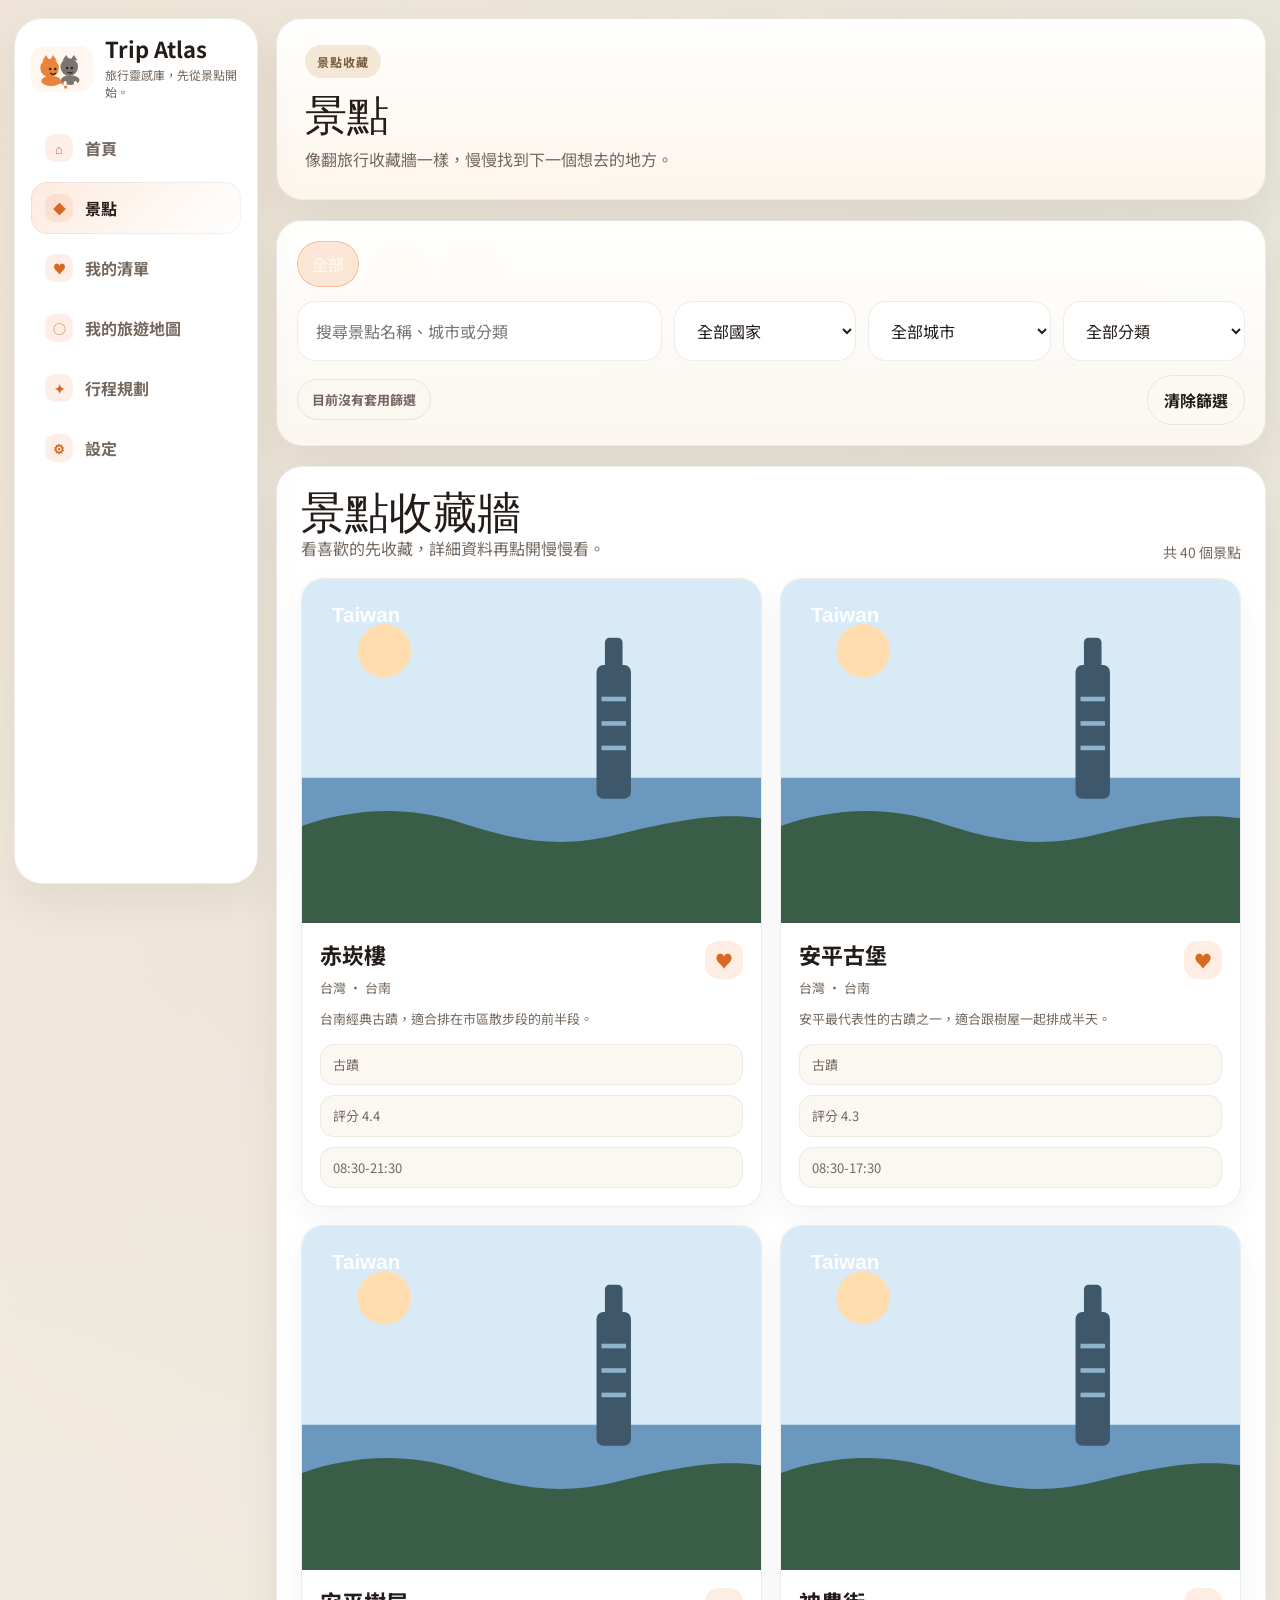
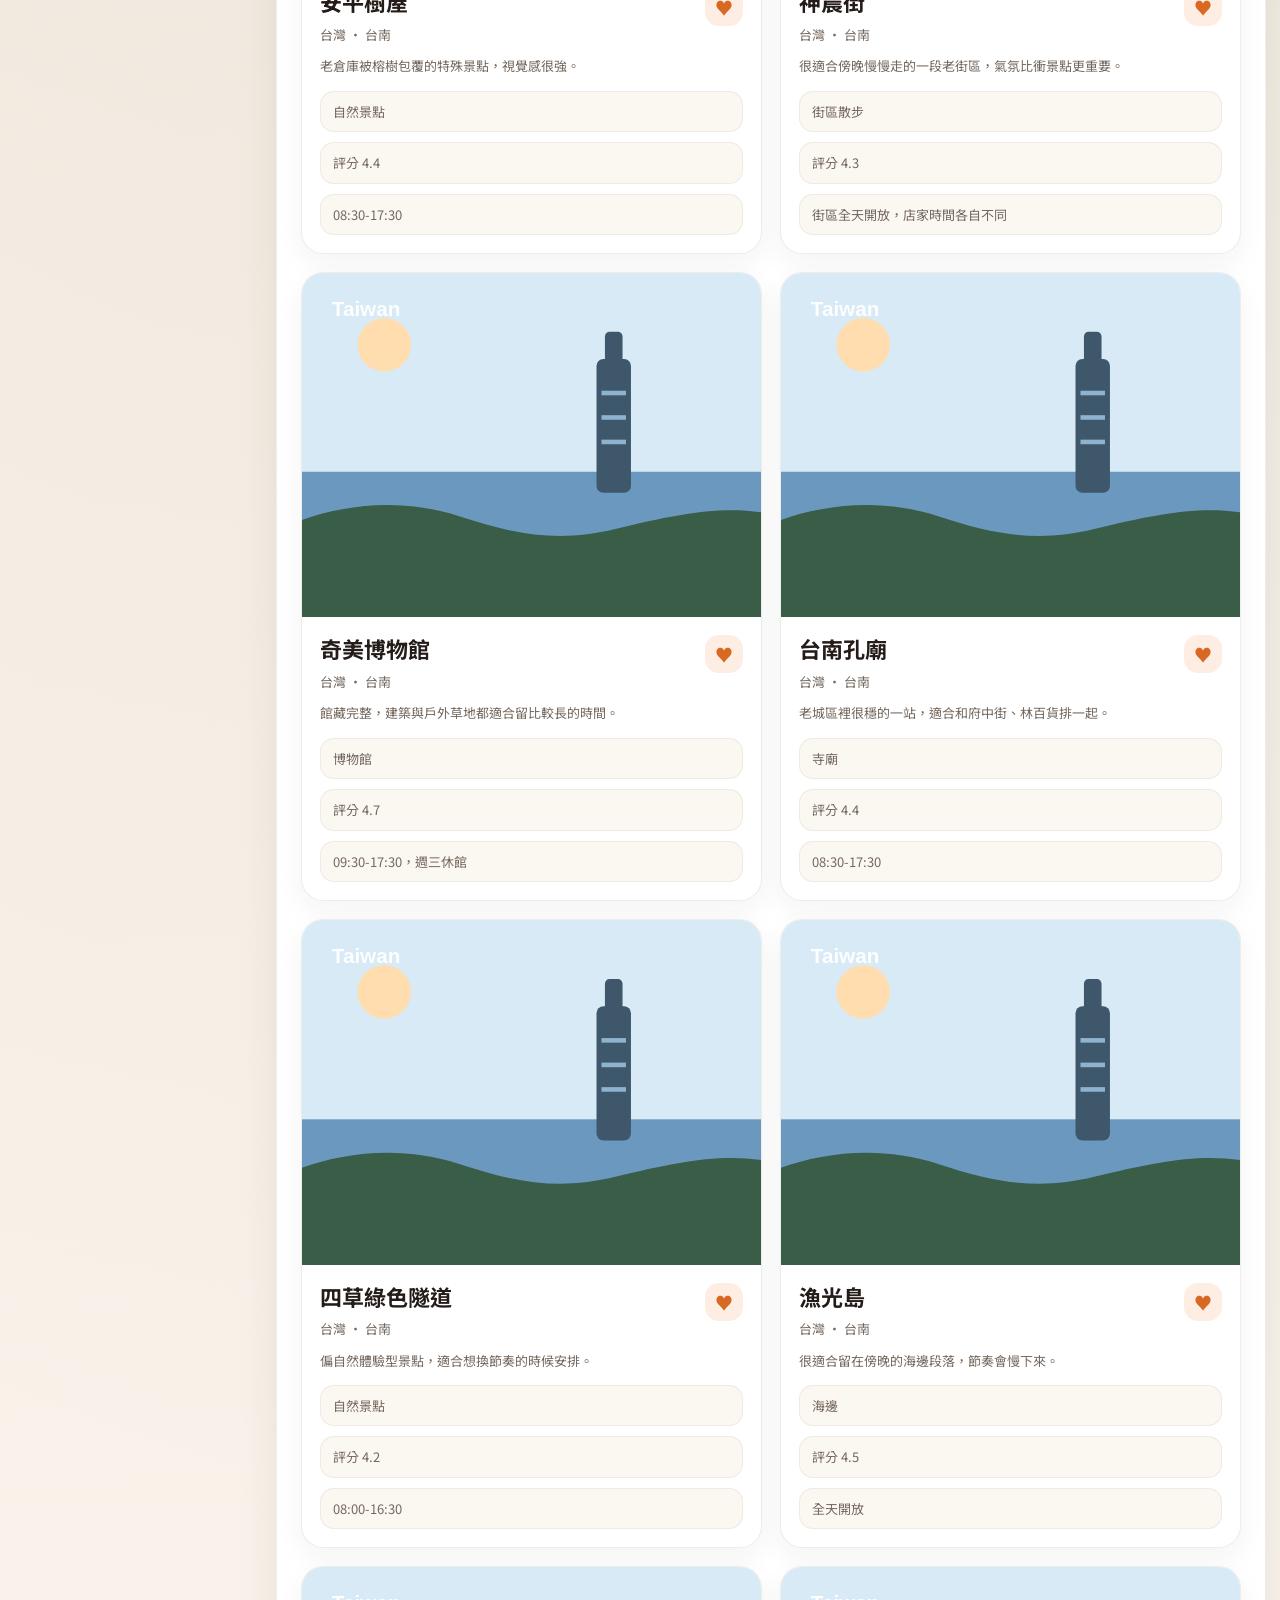
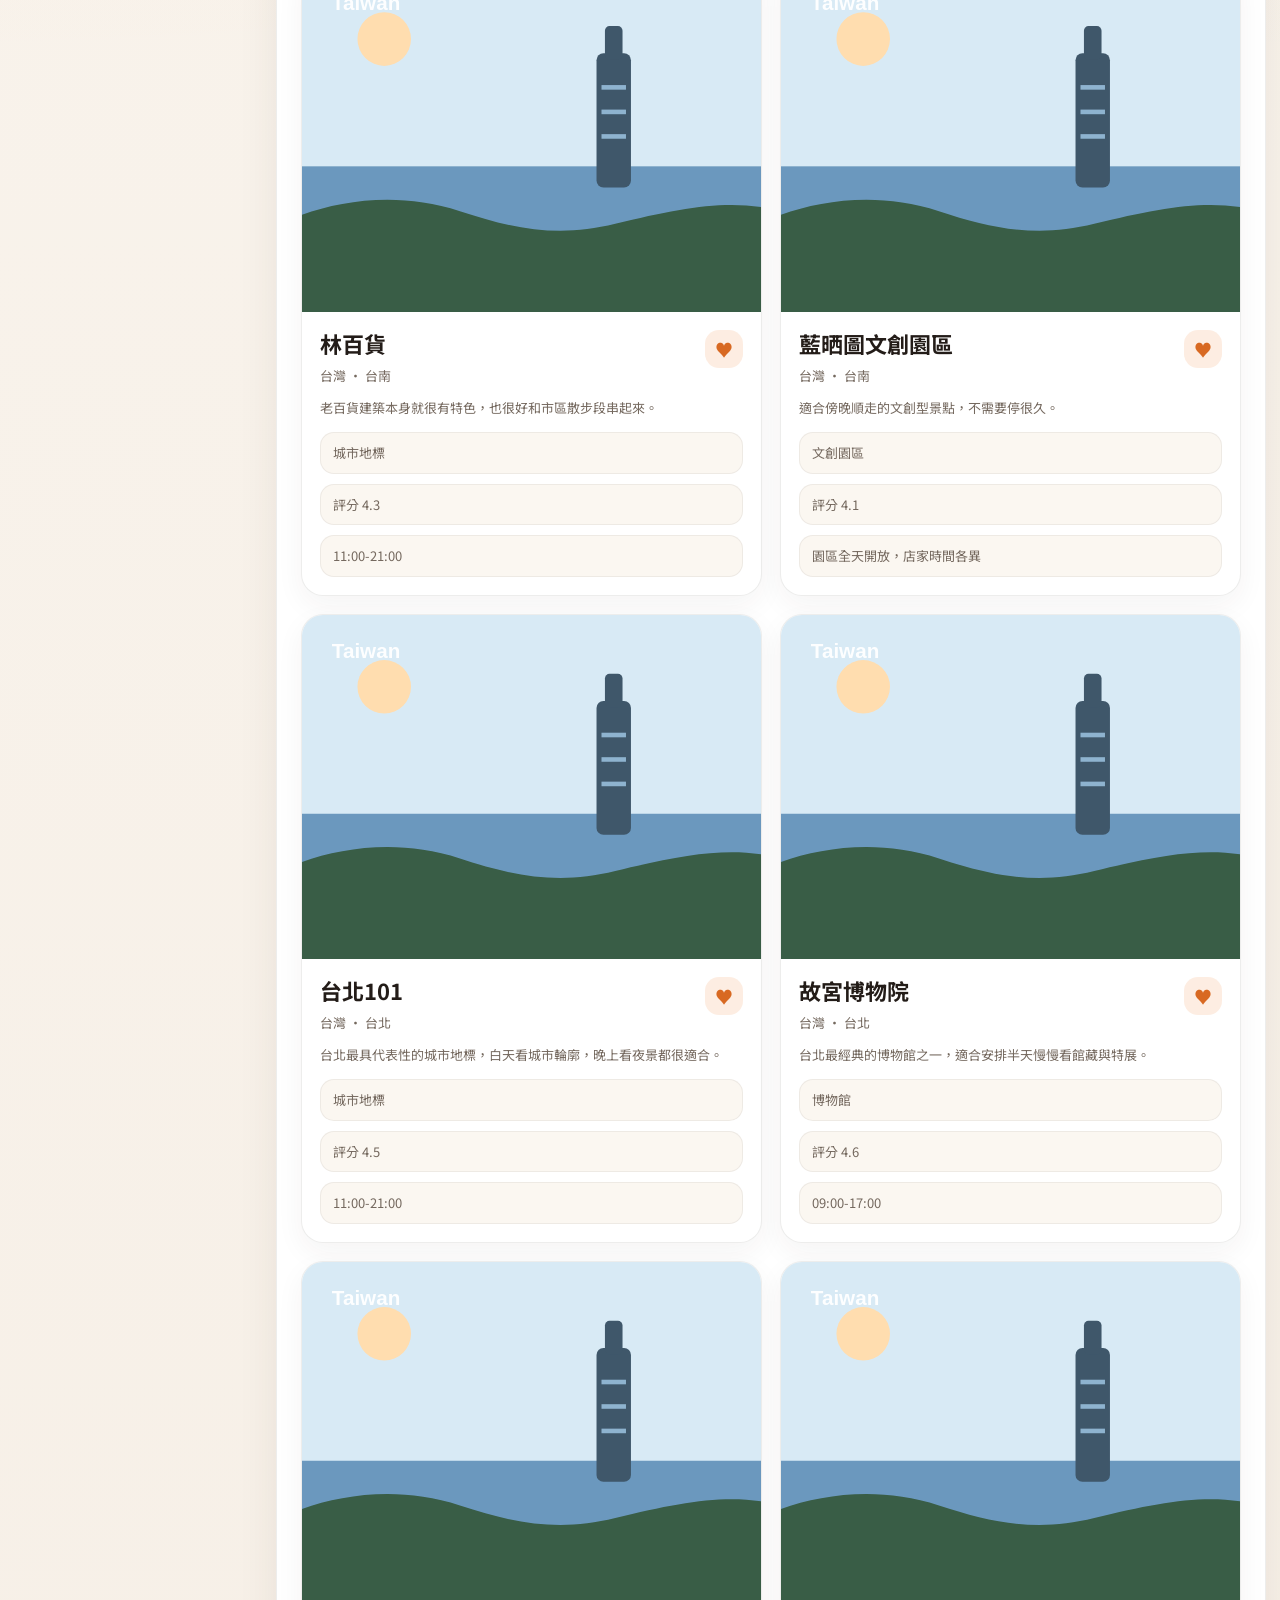
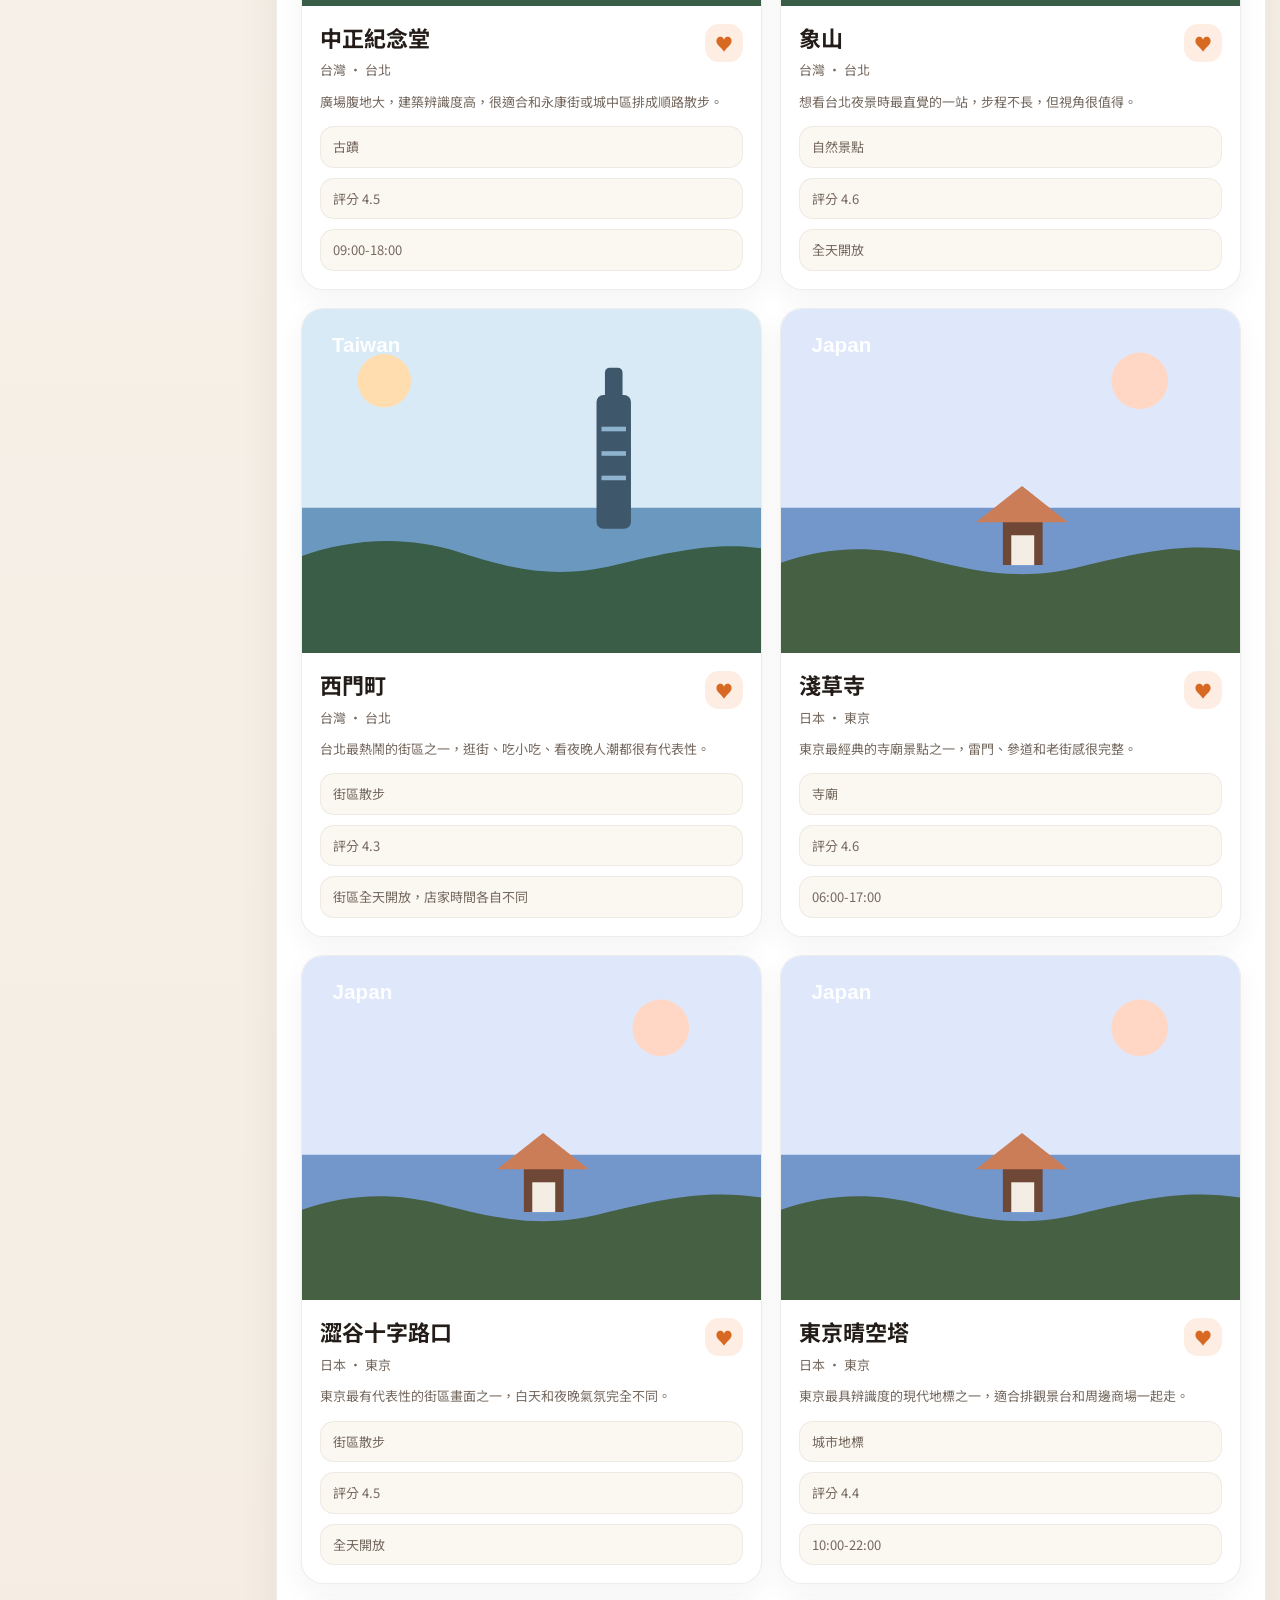
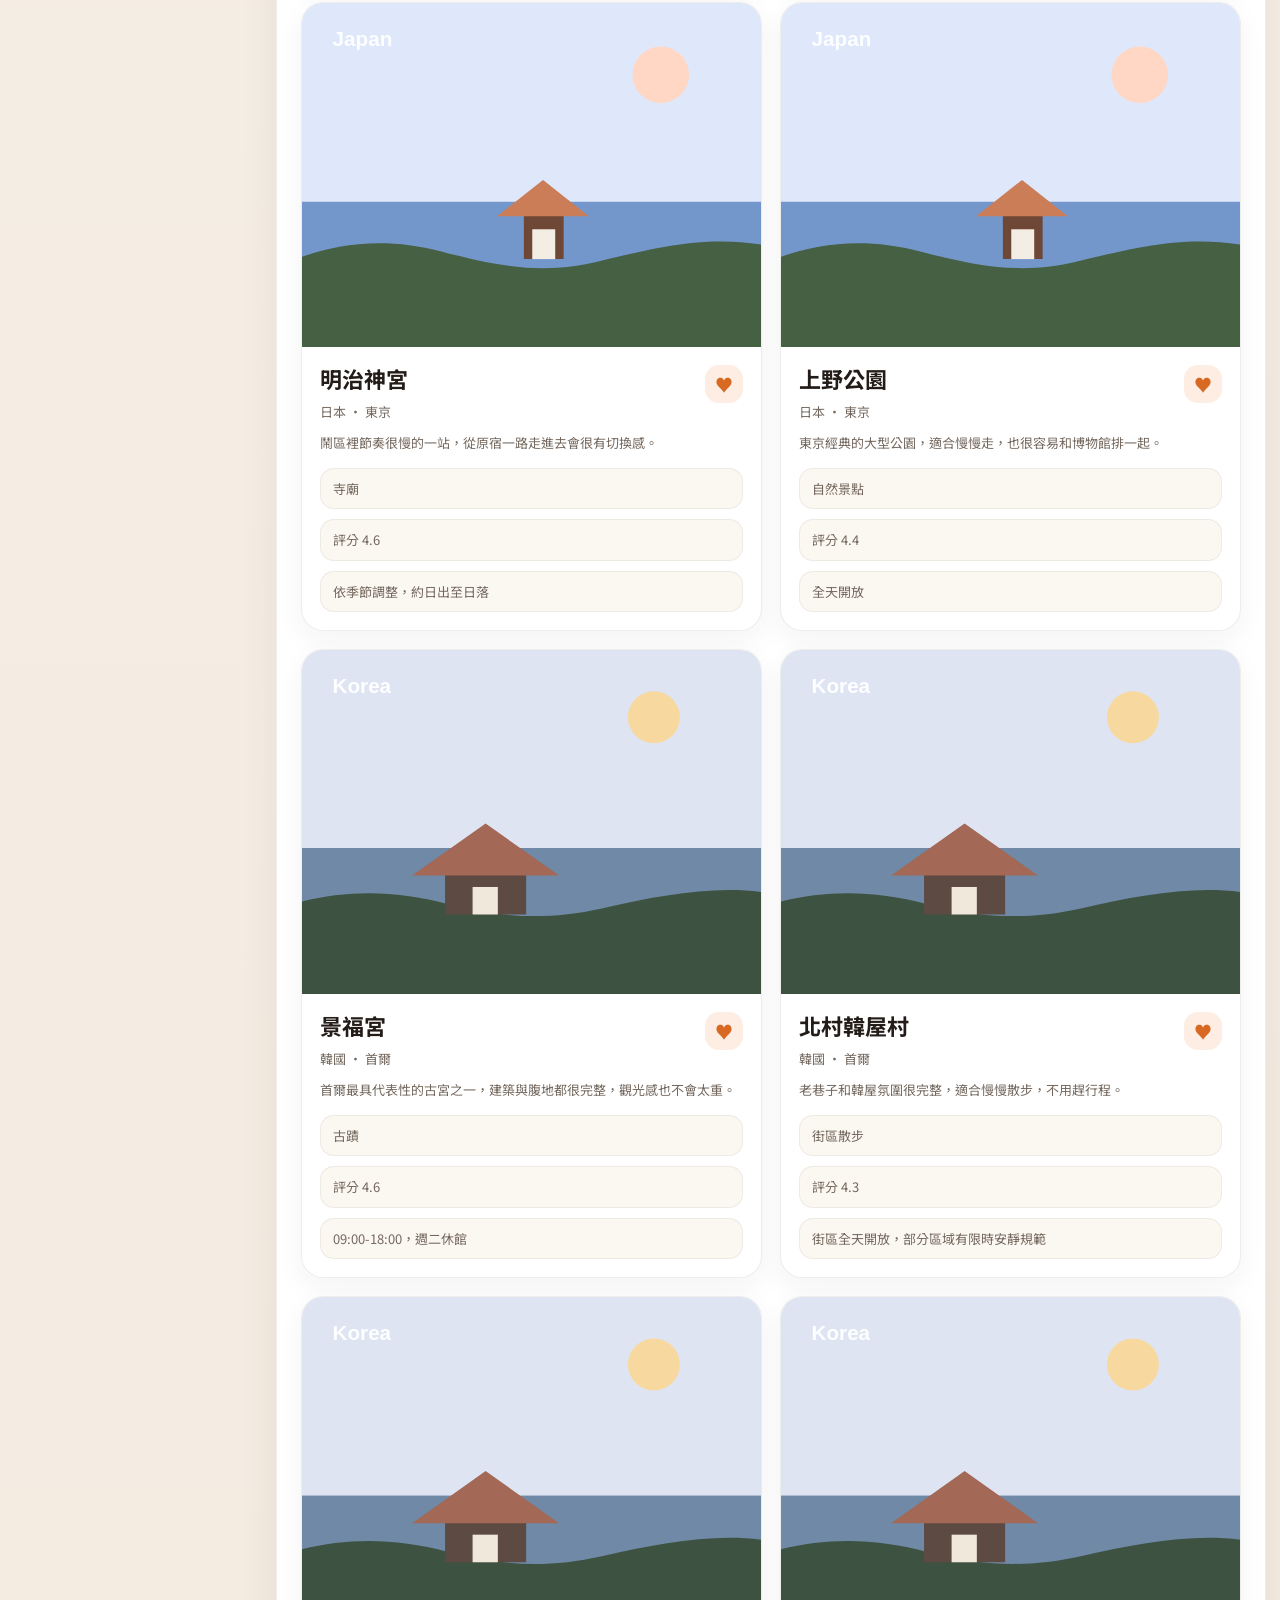
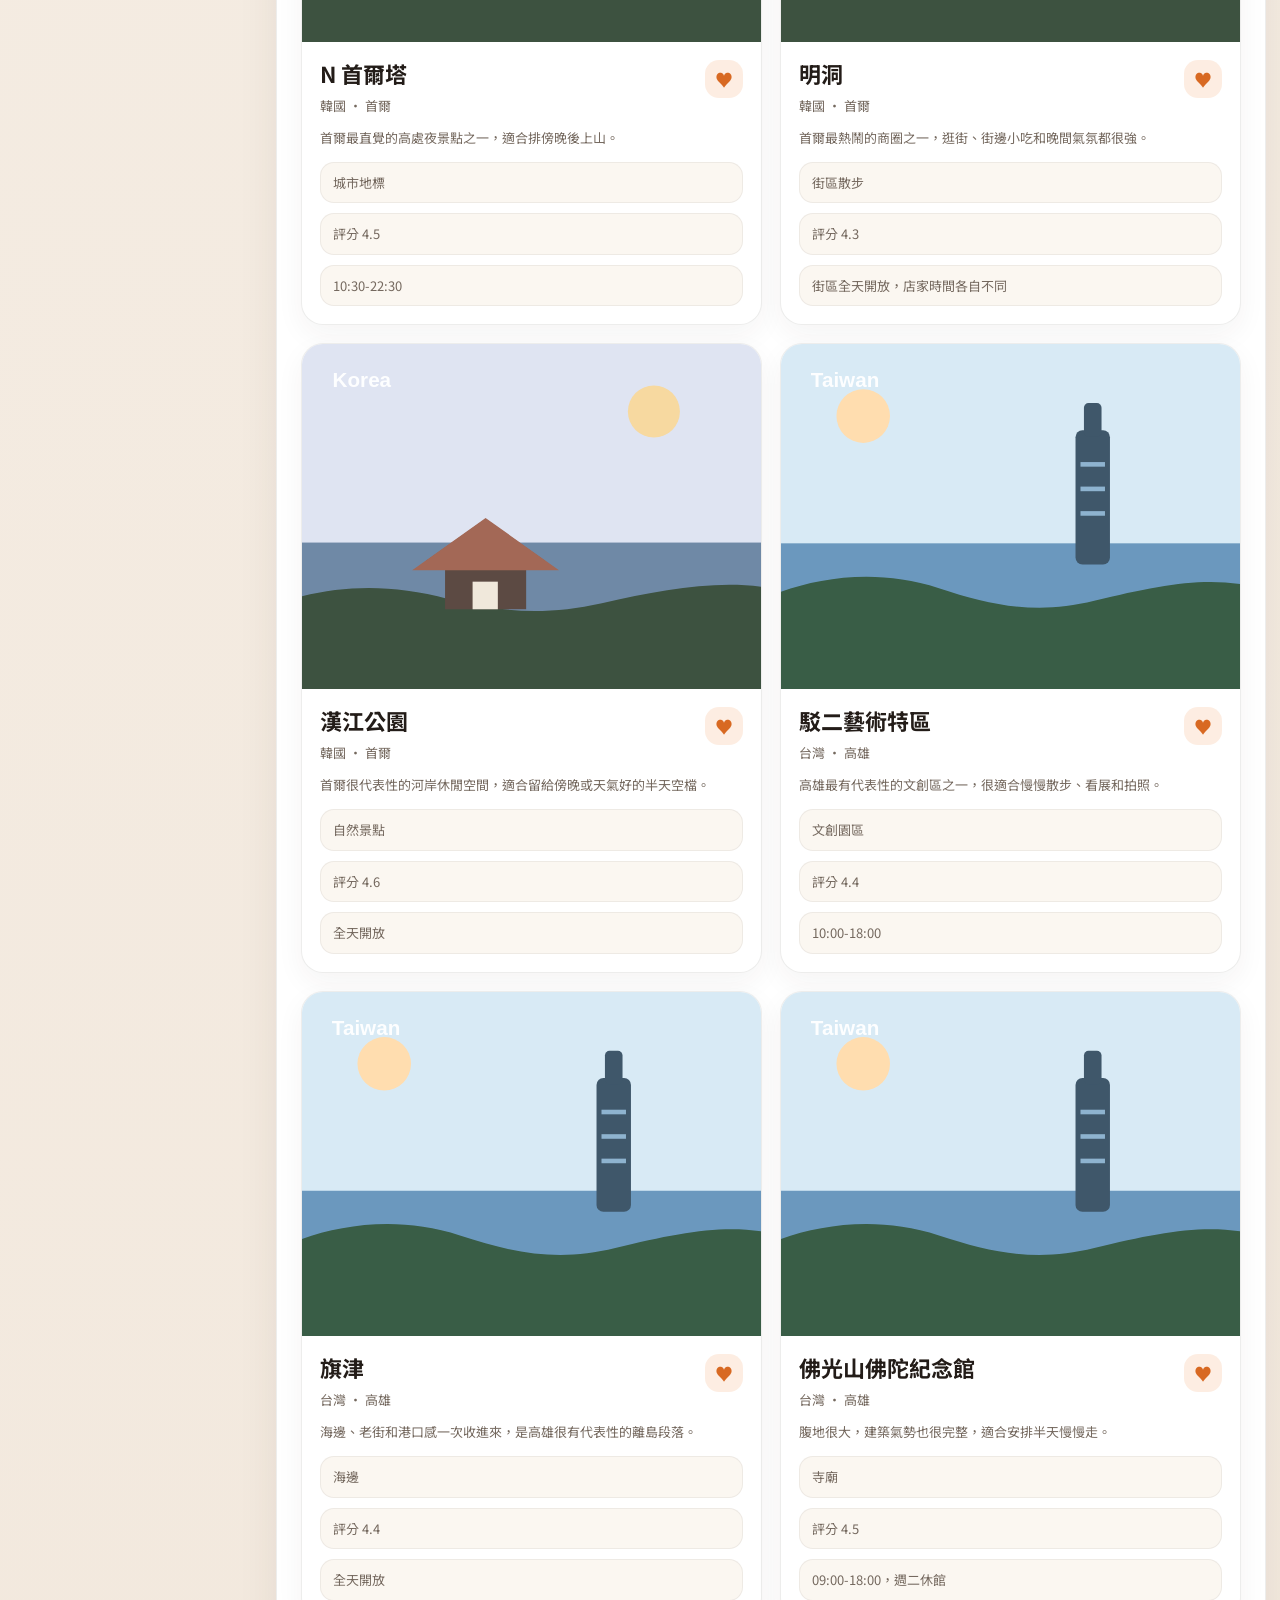
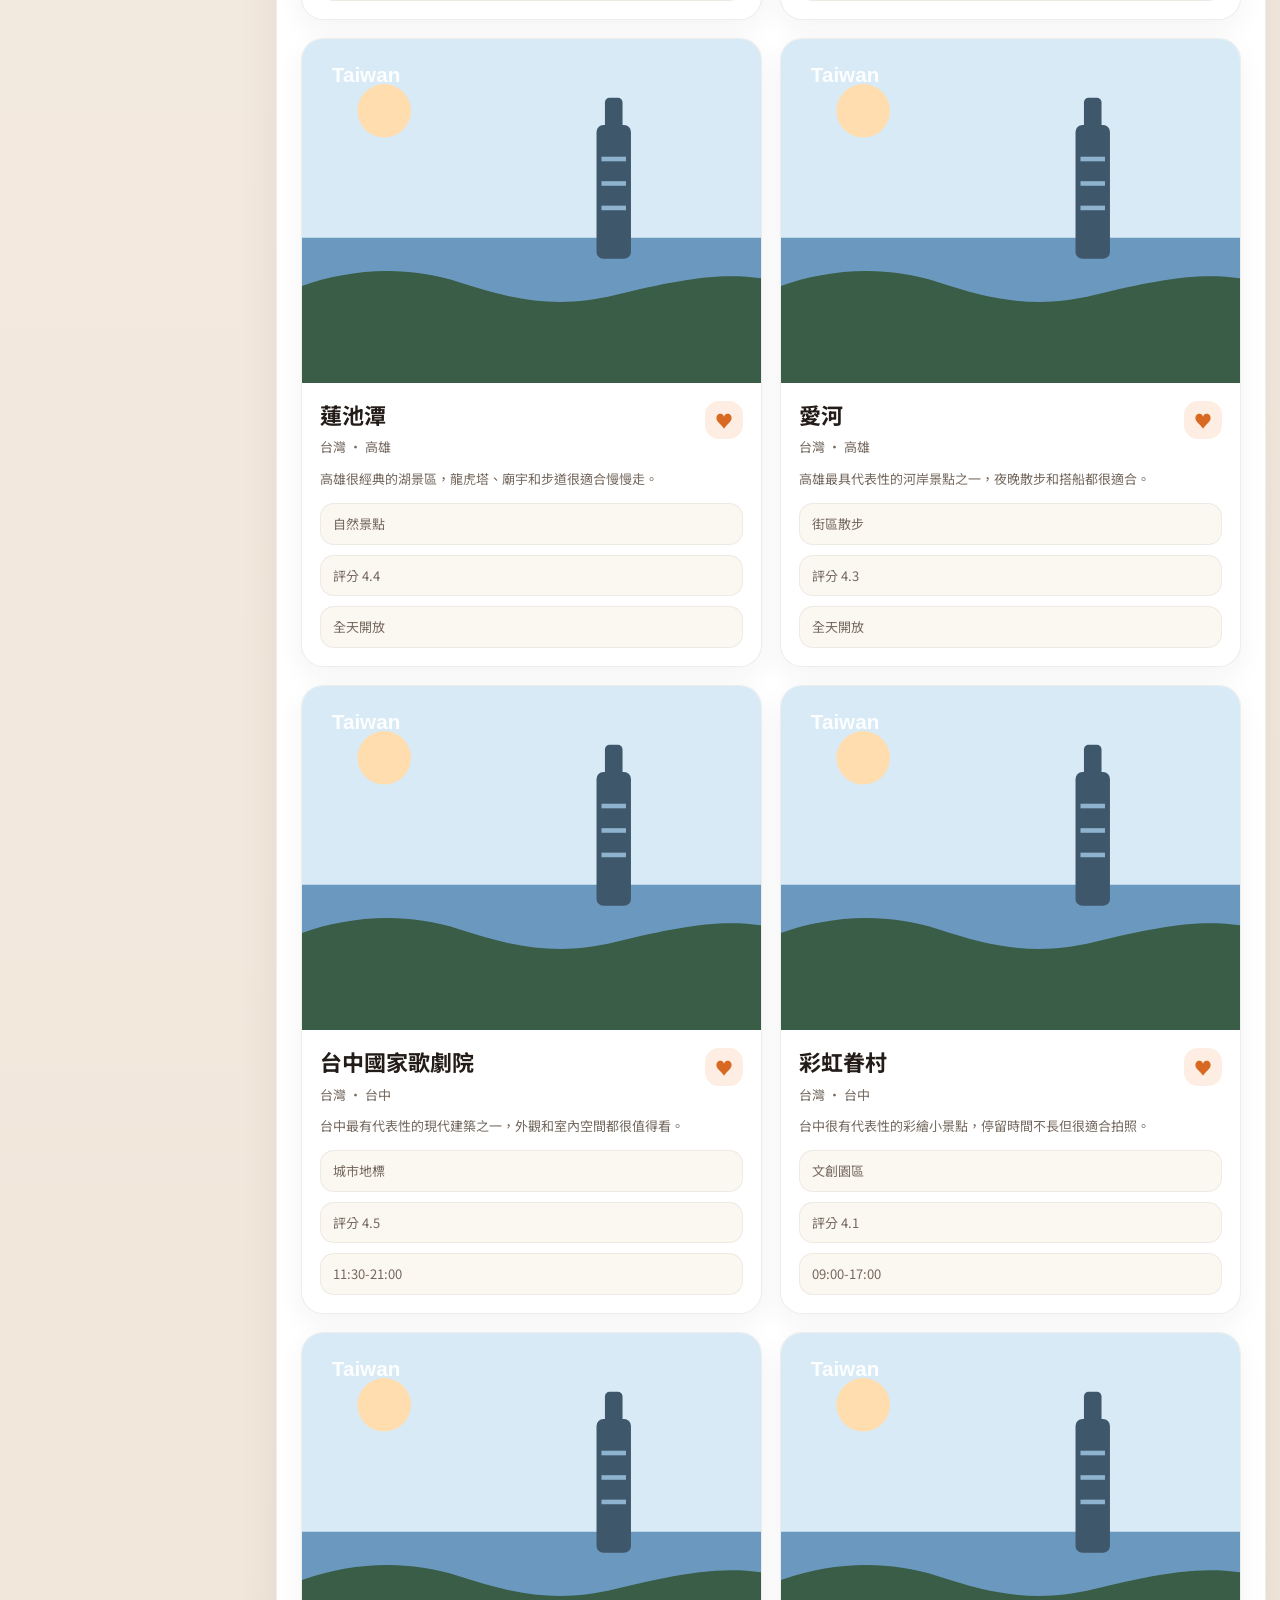
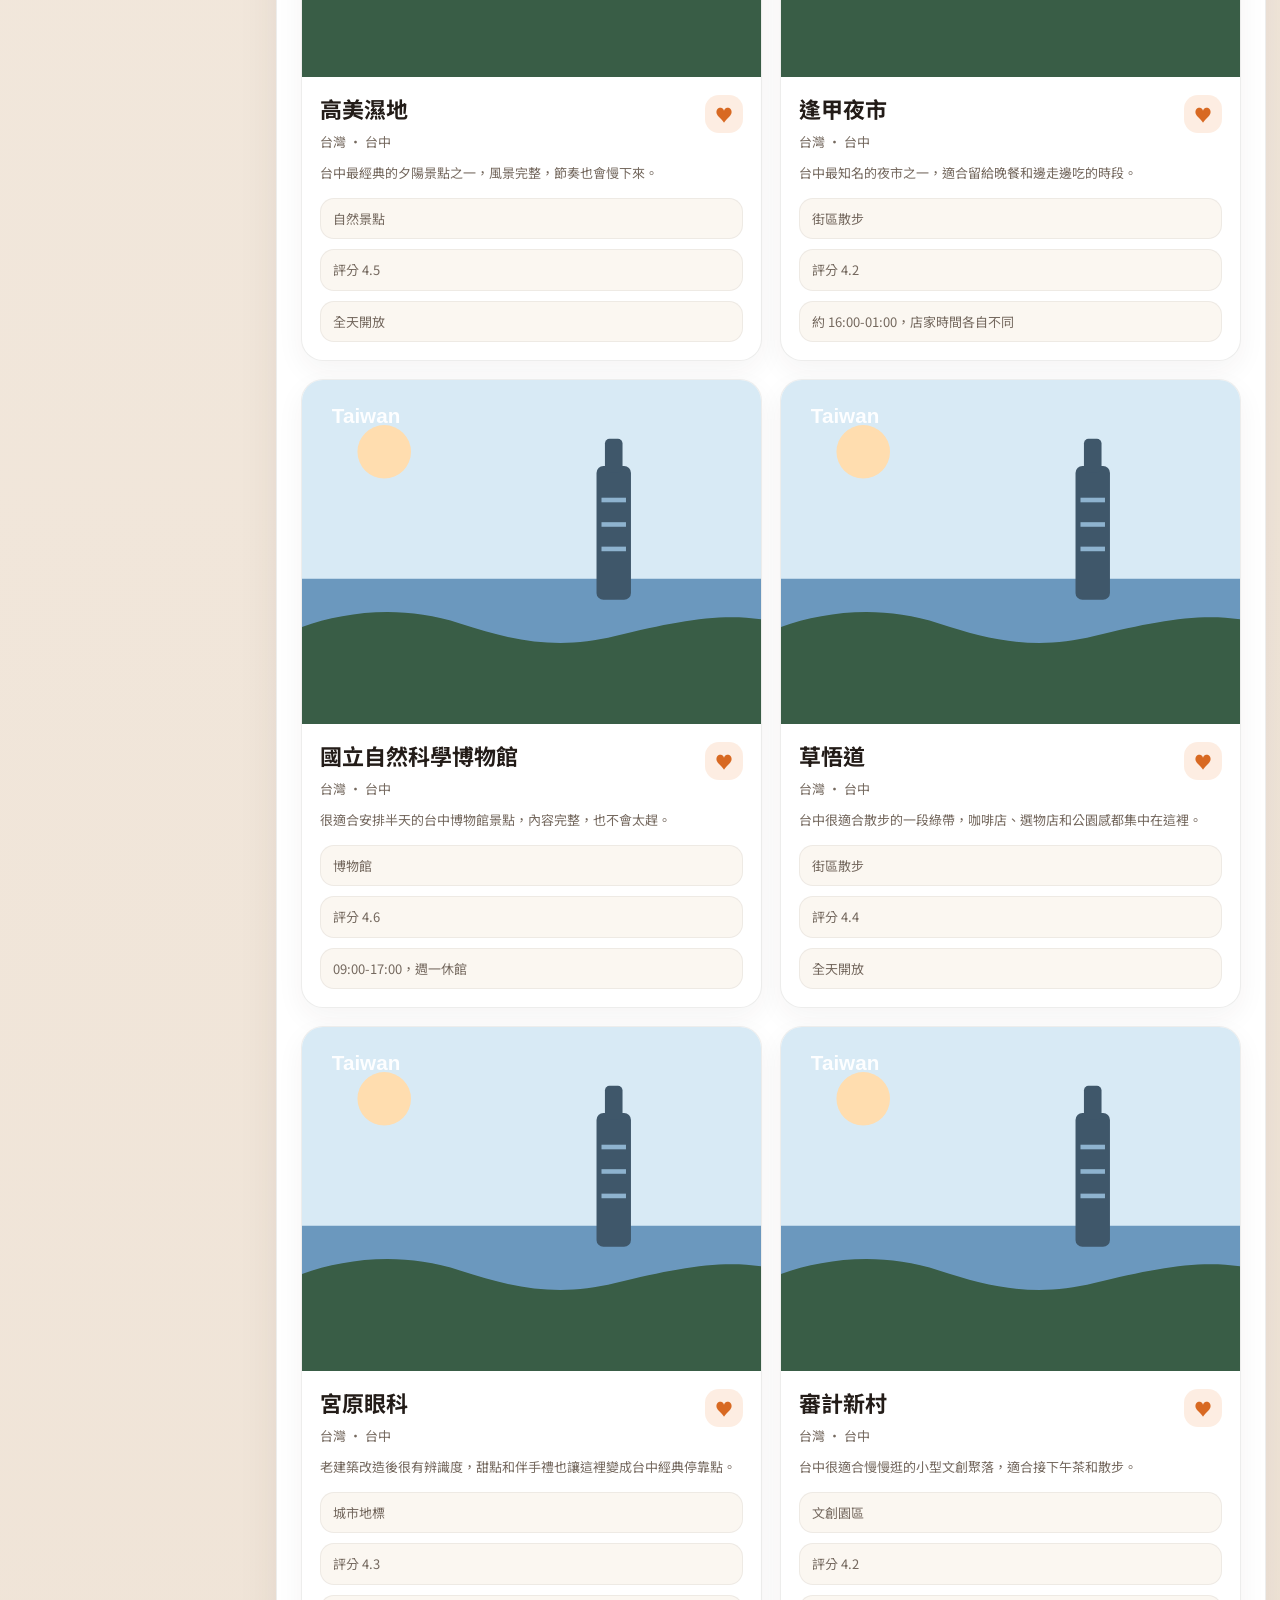
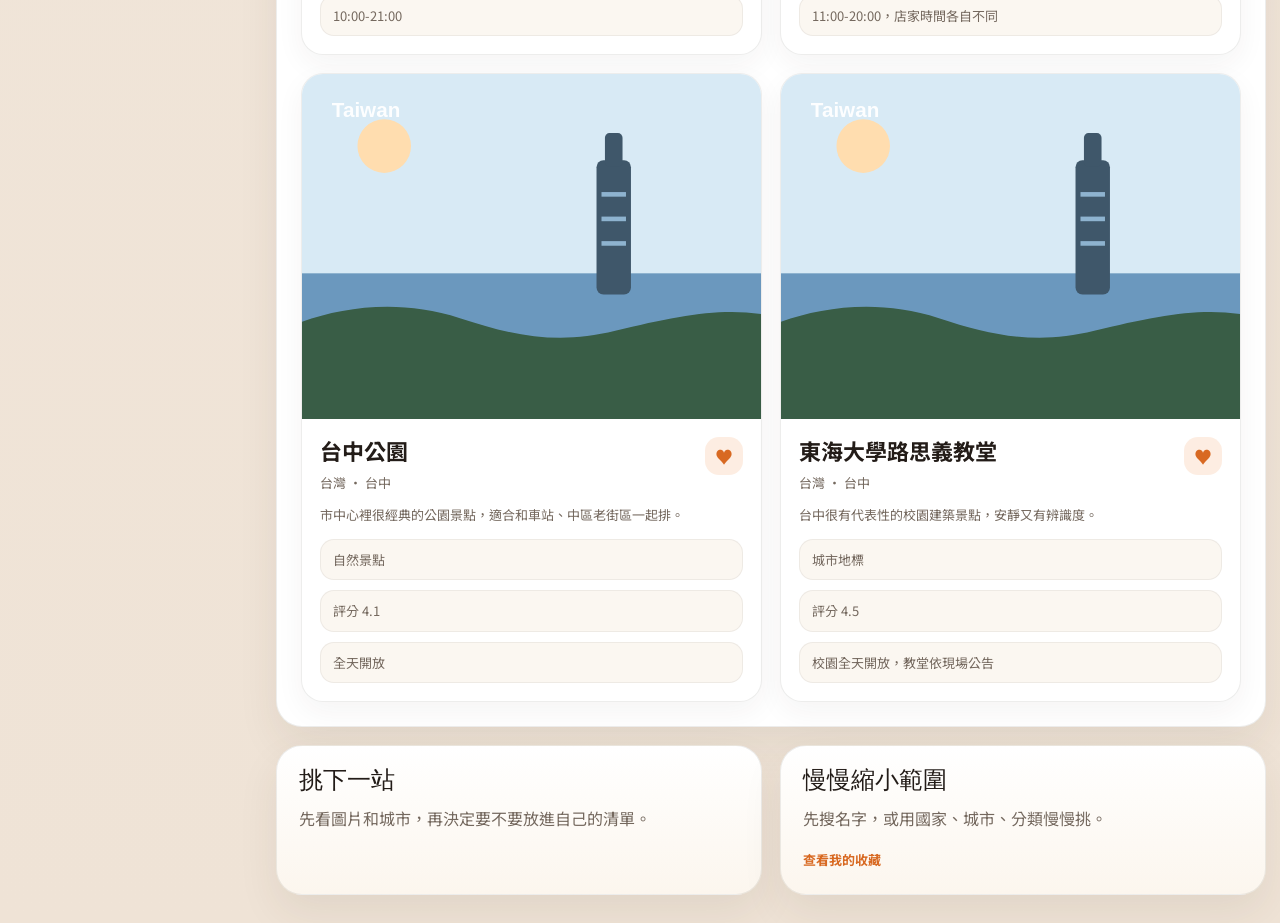
==== explore.html @ ce4400f7 "Add files via upload" ====
<!doctype html>
<html lang="zh-Hant">
<head>
  <meta charset="utf-8">
  <meta name="viewport" content="width=device-width, initial-scale=1">
  <title>景點收藏牆｜Trip Atlas</title>
  <meta name="description" content="像翻旅行收藏牆一樣，慢慢看每一個想去的景點。">
  <link rel="manifest" href="./manifest.webmanifest">
  <link rel="preconnect" href="https://fonts.googleapis.com">
  <link rel="preconnect" href="https://fonts.gstatic.com" crossorigin>
  <link href="https://fonts.googleapis.com/css2?family=Noto+Sans+TC:wght@400;500;700;900&family=DM+Serif+Display&display=swap" rel="stylesheet">
  <link rel="stylesheet" href="./assets/site.css">
</head>
<body data-page="explore">
  <div class="loading-overlay" id="loadingOverlay">
    <div class="loading-box">
      <h2>整理景點中...</h2>
      <p>先把目前的景點資料讀進來，等一下就可以直接查。</p>
    </div>
  </div>

  <div class="toast" id="toast" aria-live="polite"></div>

  <main class="page-shell">
    <div class="layout">
      <aside class="sidebar">
        <div class="brand" id="brandButton" role="button" tabindex="0" aria-label="Trip Atlas Logo">
          <img class="brand__mark" src="./assets/images/brand-cats.svg" alt="Trip Atlas Logo">
          <div class="brand__text">
            <strong>Trip Atlas</strong>
            <span>旅行靈感庫，先從景點開始。</span>
          </div>
        </div>

        <nav class="nav-list" aria-label="主要導覽">
          <a class="nav-link" href="./index.html"><span class="nav-link__icon">⌂</span>首頁</a>
          <a class="nav-link is-active" href="./explore.html"><span class="nav-link__icon">◆</span>景點</a>
          <a class="nav-link" href="./favorites.html"><span class="nav-link__icon">♥</span>我的清單</a>
          <a class="nav-link" href="./map.html"><span class="nav-link__icon">◌</span>我的旅遊地圖</a>
          <a class="nav-link" href="./planner.html"><span class="nav-link__icon">✦</span>行程規劃</a>
          <a class="nav-link" href="./settings.html"><span class="nav-link__icon">⚙</span>設定</a>
        </nav>
      </aside>

      <section class="main-column collection-layout">
        <section class="page-header collection-page-header">
          <span class="page-header__eyebrow">景點收藏</span>
          <h1>景點</h1>
          <p>像翻旅行收藏牆一樣，慢慢找到下一個想去的地方。</p>
        </section>

        <section class="top-filters collection-filter-panel">
          <div class="hero-chips" id="exploreQuickFilters">
            <button class="chip chip-button is-active" type="button" data-quick-city="">全部</button>
            <button class="chip chip-button" type="button" data-quick-city="tainan">台南</button>
            <button class="chip chip-button" type="button" data-quick-city="taipei">台北</button>
          </div>
          <div class="filter-grid">
            <input class="filter-control" id="exploreSearchInput" type="text" placeholder="搜尋景點名稱、城市或分類">
            <select class="filter-control" id="filterCountry"></select>
            <select class="filter-control" id="filterCity"></select>
            <select class="filter-control" id="filterCategory"></select>
          </div>
          <div class="explore-toolbar">
            <div class="filter-tags" id="activeFilterTags"></div>
            <button class="ghost-button" id="clearExploreFilters" type="button">清除篩選</button>
          </div>
        </section>

        <section class="directory-panel collection-results-panel">
          <div class="directory-panel__header">
            <div>
              <h2 class="directory-title">景點收藏牆</h2>
              <p class="section-subtext">看喜歡的先收藏，詳細資料再點開慢慢看。</p>
            </div>
            <div class="result-summary" id="directorySummary"></div>
          </div>
          <div class="spot-grid" id="directoryResults"></div>
        </section>
      </section>

      <aside class="rail-column collection-rail">
        <section class="rail-card collection-rail-card">
          <h3>挑下一站</h3>
          <p>先看圖片和城市，再決定要不要放進自己的清單。</p>
        </section>

        <section class="rail-card collection-rail-card">
          <h3>慢慢縮小範圍</h3>
          <p>先搜名字，或用國家、城市、分類慢慢挑。</p>
          <div class="section-subtext" style="margin-top:12px;">
            <a class="mini-link" href="./favorites.html">查看我的收藏</a>
          </div>
        </section>
      </aside>
    </div>
  </main>

  <nav class="mobile-nav" aria-label="手機導覽">
    <a href="./index.html"><span>⌂</span><span>首頁</span></a>
    <a class="is-active" href="./explore.html"><span>◆</span><span>景點</span></a>
    <a href="./favorites.html"><span>♥</span><span>清單</span></a>
    <a href="./map.html"><span>◌</span><span>足跡</span></a>
    <a href="./planner.html"><span>⋯</span><span>規劃</span></a>
    <a href="./settings.html"><span>⚙</span><span>設定</span></a>
  </nav>

  <script src="./assets/data.js"></script>
  <script src="./assets/app.js"></script>
</body>
</html>
---- assets/site.css ----
:root {
  --bg: #f7f1e8;
  --paper: #ffffff;
  --card: #ffffff;
  --ink: #231c18;
  --muted: #74685e;
  --line: rgba(35, 28, 24, 0.08);
  --line-strong: rgba(35, 28, 24, 0.14);
  --primary: #ef7f36;
  --primary-deep: #d86922;
  --teal: #2f8077;
  --sand: #f4e7d5;
  --soft-orange: #f8d4b8;
  --soft-green: #dcece7;
  --shadow: 0 18px 40px rgba(63, 45, 33, 0.08);
  --shadow-lg: 0 24px 60px rgba(63, 45, 33, 0.12);
  --radius-xl: 28px;
  --radius-lg: 22px;
  --radius-md: 18px;
  --radius-sm: 14px;
  --sidebar-width: 244px;
  --rail-width: 308px;
}

* {
  box-sizing: border-box;
}

html {
  scroll-behavior: smooth;
}

body {
  margin: 0;
  font-family: "Noto Sans TC", sans-serif;
  color: var(--ink);
  background:
    radial-gradient(circle at top left, rgba(239, 127, 54, 0.1), transparent 24%),
    radial-gradient(circle at top right, rgba(47, 128, 119, 0.1), transparent 24%),
    linear-gradient(180deg, #fbf7f1 0%, #efe3d6 100%);
}

a {
  color: inherit;
  text-decoration: none;
}

button,
input,
select,
textarea {
  font: inherit;
}

img {
  display: block;
  max-width: 100%;
}

.page-shell {
  width: min(1440px, calc(100% - 28px));
  margin: 18px auto 28px;
}

.layout {
  display: grid;
  grid-template-columns: var(--sidebar-width) minmax(0, 1fr) var(--rail-width);
  gap: 18px;
  align-items: start;
}

.sidebar,
.section-card,
.rail-card,
.hero-card,
.top-filters,
.directory-panel,
.settings-card,
.planner-card {
  background: var(--paper);
  border: 1px solid var(--line);
  box-shadow: var(--shadow);
}

.sidebar {
  position: sticky;
  top: 16px;
  padding: 18px 16px;
  border-radius: var(--radius-xl);
  min-height: calc(100vh - 34px);
  background: #ffffff;
}

.brand {
  display: flex;
  align-items: center;
  gap: 12px;
  margin-bottom: 22px;
  cursor: pointer;
  user-select: none;
}

.brand__mark {
  width: 62px;
  height: 62px;
  flex: 0 0 62px;
}

.brand__text strong {
  display: block;
  font-size: 22px;
  line-height: 1.05;
}

.brand__text span {
  display: block;
  margin-top: 6px;
  color: var(--muted);
  font-size: 12px;
}

.nav-list {
  display: grid;
  gap: 8px;
}

.nav-link {
  display: flex;
  align-items: center;
  gap: 12px;
  padding: 12px 14px;
  border-radius: 16px;
  color: var(--muted);
  font-weight: 700;
  transition: 0.2s ease;
}

.nav-link:hover,
.nav-link.is-active {
  color: var(--ink);
  background: #fff;
  box-shadow: inset 0 0 0 1px rgba(35, 28, 24, 0.05);
}

.nav-link.is-active {
  background: linear-gradient(135deg, rgba(239, 127, 54, 0.16), rgba(255, 255, 255, 0.96));
}

.nav-link__icon {
  width: 28px;
  height: 28px;
  display: inline-flex;
  align-items: center;
  justify-content: center;
  border-radius: 10px;
  background: rgba(239, 127, 54, 0.12);
  color: var(--primary-deep);
  font-size: 13px;
}

.sidebar-note {
  margin-top: 18px;
  padding: 16px;
  border-radius: 20px;
  background: #ffffff;
  border: 1px solid rgba(35, 28, 24, 0.08);
}

.sidebar-note h3 {
  margin: 0 0 8px;
  font-size: 16px;
}

.sidebar-note p {
  margin: 0;
  color: var(--muted);
  line-height: 1.7;
  font-size: 13px;
}

.sidebar-note .cat-inline {
  width: 44px;
  margin-top: 12px;
}

.main-column,
.rail-column {
  display: grid;
  gap: 18px;
}

.hero-card {
  border-radius: 30px;
  overflow: hidden;
  position: relative;
  min-height: 356px;
  padding: 34px 36px;
  color: #fff9f2;
  background:
    linear-gradient(90deg, rgba(15, 17, 19, 0.6) 0%, rgba(15, 17, 19, 0.22) 48%, rgba(15, 17, 19, 0.08) 100%),
    url("https://images.unsplash.com/photo-1507525428034-b723cf961d3e?auto=format&fit=crop&w=1600&q=80") center/cover,
    url("./images/hero-coast-fallback.svg") center/cover;
}

.hero-card::after {
  content: "";
  position: absolute;
  width: 280px;
  height: 280px;
  right: -90px;
  bottom: -120px;
  border-radius: 50%;
  background: rgba(255, 249, 242, 0.12);
}

.hero-eyebrow {
  display: inline-flex;
  align-items: center;
  gap: 8px;
  padding: 8px 12px;
  border-radius: 999px;
  background: rgba(255, 249, 242, 0.12);
  border: 1px solid rgba(255, 249, 242, 0.2);
  font-size: 12px;
  font-weight: 700;
  letter-spacing: 0.08em;
}

.hero-card h1,
.section-head h2,
.card-title,
.stat-number,
.rail-card h3,
.planner-card h2,
.settings-card h2,
.directory-title,
.map-title {
  margin: 0;
  font-family: "DM Serif Display", serif;
  font-weight: 400;
  line-height: 0.98;
}

.hero-card h1 {
  margin-top: 18px;
  font-size: clamp(46px, 5.6vw, 68px);
  max-width: 11.5ch;
  line-height: 1.06;
}

.hero-card p {
  margin: 18px 0 0;
  max-width: 600px;
  color: rgba(255, 249, 242, 0.92);
  line-height: 1.9;
}

.hero-search {
  display: grid;
  grid-template-columns: 1fr auto;
  gap: 12px;
  margin-top: 28px;
  max-width: 700px;
}

.hero-search input,
.filter-control,
.collector-input,
.collector-select,
.collector-textarea {
  width: 100%;
  padding: 16px 18px;
  border-radius: 18px;
  border: 1px solid rgba(35, 28, 24, 0.08);
  background: rgba(255, 255, 255, 0.98);
  color: var(--ink);
  outline: none;
}

.hero-search input:focus,
.filter-control:focus,
.collector-input:focus,
.collector-select:focus,
.collector-textarea:focus {
  border-color: rgba(239, 127, 54, 0.42);
  box-shadow: 0 0 0 4px rgba(239, 127, 54, 0.12);
}

.hero-chips,
.filter-pills,
.detail-tags {
  display: flex;
  flex-wrap: wrap;
  gap: 10px;
  margin-top: 16px;
}

.chip,
.tag {
  display: inline-flex;
  align-items: center;
  gap: 6px;
  padding: 10px 14px;
  border-radius: 999px;
  background: rgba(255, 249, 242, 0.14);
  border: 1px solid rgba(255, 249, 242, 0.18);
  color: #fff9f2;
  font-size: 13px;
  font-weight: 700;
}

.chip-button {
  font: inherit;
  cursor: pointer;
}

.chip-button.is-active {
  background: rgba(239, 127, 54, 0.18);
  border-color: rgba(239, 127, 54, 0.38);
  color: #fff9f2;
}

.tag {
  background: #fff;
  color: var(--muted);
  border-color: var(--line);
}

.primary-button,
.secondary-button,
.ghost-button,
.inline-button {
  display: inline-flex;
  align-items: center;
  justify-content: center;
  gap: 8px;
  padding: 12px 16px;
  border-radius: 999px;
  border: 1px solid var(--line);
  background: #fff;
  color: var(--ink);
  font-weight: 700;
  cursor: pointer;
}

.primary-button {
  border-color: transparent;
  background: linear-gradient(135deg, var(--primary), var(--primary-deep));
  color: #fff9f2;
  box-shadow: 0 12px 28px rgba(239, 127, 54, 0.24);
}

.secondary-button {
  background: rgba(255, 255, 255, 0.92);
}

.ghost-button {
  background: transparent;
}

.content-grid {
  display: grid;
  gap: 18px;
}

.page-header {
  padding: 26px 28px;
  border-radius: 26px;
  background: #ffffff;
  border: 1px solid var(--line);
  box-shadow: var(--shadow);
}

.page-header__eyebrow {
  display: inline-flex;
  align-items: center;
  padding: 8px 12px;
  border-radius: 999px;
  background: var(--sand);
  color: #7a5d3f;
  font-size: 12px;
  font-weight: 700;
  letter-spacing: 0.08em;
}

.page-header h1 {
  margin: 16px 0 8px;
  font-family: "DM Serif Display", serif;
  font-size: clamp(34px, 4vw, 42px);
  font-weight: 400;
  line-height: 1.04;
}

.page-header p {
  margin: 0;
  color: var(--muted);
  line-height: 1.7;
}

body[data-page="home"] .layout {
  grid-template-columns: var(--sidebar-width) minmax(0, 1fr);
  gap: 22px;
}

body[data-page="home"] .main-column {
  gap: 20px;
}

body[data-page="home"] .section-card {
  padding: 20px 22px 22px;
}

.home-topbar {
  display: flex;
  align-items: center;
  justify-content: space-between;
  gap: 20px;
  padding: 4px 4px 0;
}

.top-search {
  position: relative;
  flex: 1 1 auto;
  display: grid;
  grid-template-columns: auto 1fr auto;
  align-items: center;
  min-height: 62px;
  max-width: 760px;
  padding: 6px;
  border-radius: 22px;
  background: #fff;
  border: 1px solid rgba(35, 28, 24, 0.08);
  box-shadow: 0 14px 30px rgba(63, 45, 33, 0.045);
}

.top-search__icon {
  display: inline-flex;
  align-items: center;
  justify-content: center;
  width: 44px;
  color: var(--muted);
  font-size: 18px;
}

.top-search input {
  border: 0;
  outline: 0;
  background: transparent;
  padding: 0 8px 0 0;
  color: var(--ink);
}

.top-search__button {
  width: 50px;
  height: 50px;
  border: 0;
  border-radius: 16px;
  background: linear-gradient(135deg, var(--primary), var(--primary-deep));
  color: #fff;
  cursor: pointer;
  font-size: 18px;
}

.home-topbar__actions {
  display: flex;
  align-items: center;
  gap: 12px;
}

.topbar-icon-button {
  position: relative;
  display: inline-flex;
  align-items: center;
  justify-content: center;
  width: 44px;
  height: 44px;
  border: 0;
  border-radius: 50%;
  background: rgba(255, 255, 255, 0.82);
  color: var(--ink);
  font-size: 18px;
  cursor: pointer;
  box-shadow: 0 10px 18px rgba(63, 45, 33, 0.05);
}

.topbar-icon-button--alert span {
  position: absolute;
  top: 2px;
  right: 0;
  min-width: 18px;
  height: 18px;
  padding: 0 4px;
  border-radius: 999px;
  background: var(--primary);
  color: #fff;
  font-size: 10px;
  font-weight: 700;
  display: inline-flex;
  align-items: center;
  justify-content: center;
}

.topbar-avatar {
  width: 42px;
  height: 42px;
  border-radius: 50%;
  background:
    linear-gradient(180deg, rgba(255,255,255,0.12), rgba(255,255,255,0.02)),
    url("https://images.unsplash.com/photo-1506744038136-46273834b3fb?auto=format&fit=crop&w=320&q=80") center/cover,
    url("./images/hero-coast-fallback.svg") center/cover;
  box-shadow: 0 10px 18px rgba(63, 45, 33, 0.14);
}

.home-body-grid {
  display: grid;
  grid-template-columns: minmax(0, 1fr) 318px;
  gap: 24px;
  align-items: start;
}

.home-story-column,
.home-rail-column {
  display: grid;
  gap: 24px;
}

.home-rail-column {
  grid-template-columns: minmax(0, 1fr);
  align-content: start;
}

.home-rail-column > .section-card {
  width: 100%;
  min-width: 0;
  justify-self: stretch;
}

.home-hero-card {
  min-height: 292px;
  padding: 0;
  overflow: hidden;
  background:
    linear-gradient(90deg, rgba(16, 21, 29, 0.66) 0%, rgba(16, 21, 29, 0.24) 52%, rgba(16, 21, 29, 0.1) 100%),
    url("https://images.unsplash.com/photo-1527631746610-bca00a040d60?auto=format&fit=crop&w=1600&q=80") center/cover,
    url("./images/hero-coast-fallback.svg") center/cover;
}

.home-hero-card::after {
  display: none;
}

.hero-card__content {
  padding: 28px 32px 24px;
}

body[data-page="home"] .home-hero-card h1 {
  margin-top: 54px;
  max-width: 11ch;
  font-family: "Noto Sans TC", sans-serif;
  font-size: clamp(30px, 3.9vw, 50px);
  font-weight: 900;
  letter-spacing: -0.03em;
  line-height: 1.16;
}

body[data-page="home"] .home-hero-card p {
  margin-top: 12px;
  max-width: 560px;
  font-size: 14px;
  line-height: 1.75;
}

.hero-search-stage {
  display: grid;
  grid-template-columns: minmax(0, 1fr) auto;
  gap: 0;
  width: min(100%, 600px);
  margin-top: 22px;
  padding: 6px;
  border-radius: 20px;
  background: rgba(255, 255, 255, 0.96);
  box-shadow: 0 18px 32px rgba(0, 0, 0, 0.12);
}

.hero-search-stage__field {
  display: flex;
  align-items: center;
  gap: 12px;
  min-height: 52px;
  padding: 0 16px;
  color: #8c8074;
  font-size: 13px;
}

.hero-search-stage__icon {
  color: #7d7268;
  font-size: 18px;
}

.hero-search-stage__button {
  min-width: 110px;
  min-height: 52px;
  padding-inline: 22px;
}

.hero-hot-tags {
  display: flex;
  align-items: center;
  flex-wrap: wrap;
  gap: 12px;
  margin-top: 14px;
  color: rgba(255, 249, 242, 0.92);
  font-size: 13px;
  font-weight: 700;
}

.hero-hot-tags .hero-chips {
  margin-top: 0;
}

.hero-hot-tags .chip {
  padding: 8px 14px;
  font-size: 13px;
  background: rgba(255, 255, 255, 0.12);
}

.home-section-head {
  margin-bottom: 16px;
  align-items: center;
}

.home-section-head h2 {
  font-family: "Noto Sans TC", sans-serif;
  font-size: 18px;
  font-weight: 800;
  line-height: 1.3;
}

.home-section-head--compact h2 {
  font-size: 16px;
}

.home-destination-section .destination-grid {
  display: grid;
  grid-template-columns: none;
  grid-auto-flow: column;
  grid-auto-columns: 230px;
  grid-auto-rows: 1fr;
  gap: 16px;
  overflow-x: auto;
  padding-bottom: 6px;
  scrollbar-width: none;
  align-items: stretch;
}

.home-destination-section .destination-grid::-webkit-scrollbar,
.home-recommend-section .spot-grid::-webkit-scrollbar {
  display: none;
}

.home-destination-section .destination-card {
  min-width: 0;
  border-radius: 20px;
  box-shadow: 0 10px 26px rgba(63, 45, 33, 0.05);
}

.home-destination-section .destination-card__image {
  aspect-ratio: 4 / 5;
}

.home-destination-section .destination-card__body {
  padding: 14px 14px 16px;
}

.home-destination-section .destination-card h3 {
  margin-bottom: 6px;
  font-size: 18px;
}

.home-destination-section .destination-card p {
  display: none;
}

.home-destination-section .destination-meta {
  gap: 4px;
  margin-top: 0;
  flex-direction: column;
  align-items: flex-start;
}

.home-destination-section .meta-pill {
  padding: 0;
  background: transparent;
  color: #9a8c80;
  font-size: 12px;
  font-weight: 500;
}

.home-category-tabs,
.home-list-tabs {
  display: flex;
  flex-wrap: wrap;
  gap: 10px;
  margin-bottom: 16px;
}

.home-category-tab,
.home-list-tab {
  display: inline-flex;
  align-items: center;
  justify-content: center;
  min-height: 30px;
  padding: 0 12px;
  border-radius: 999px;
  background: transparent;
  color: #85786d;
  font-size: 13px;
  font-weight: 700;
}

.home-category-tab--active,
.home-list-tab--active {
  background: rgba(239, 127, 54, 0.12);
  color: var(--primary-deep);
}

.home-recommend-section .spot-grid {
  display: grid;
  grid-template-columns: none;
  grid-auto-flow: column;
  grid-auto-columns: 233px;
  grid-auto-rows: 1fr;
  gap: 16px;
  overflow-x: auto;
  padding-bottom: 6px;
  align-items: stretch;
}

.home-recommend-section .spot-card {
  box-shadow: 0 10px 26px rgba(63, 45, 33, 0.05);
  border-radius: 20px;
}

.home-recommend-section .spot-card__image {
  aspect-ratio: 4 / 3;
}

.home-recommend-section .spot-card__body {
  padding: 14px 14px 16px;
}

.home-recommend-section .spot-card h3 {
  font-size: 17px;
  margin-bottom: 6px;
}

.home-recommend-section .spot-card p {
  font-size: 12px;
}

.home-recommend-section .spot-card__summary {
  display: none;
}

.home-recommend-section .spot-rating {
  margin-top: 10px;
  font-size: 12px;
}

.home-scrapbook-card,
.home-map-section,
.home-stats-section,
.home-collector-banner {
  border-radius: 22px;
  box-shadow: 0 10px 24px rgba(63, 45, 33, 0.04);
}

.home-scrapbook-card,
.home-map-section,
.home-stats-section {
  background: linear-gradient(180deg, #ffffff 0%, #fdf8f1 100%);
}

.home-scrapbook-card .favorite-list {
  gap: 0;
}

.home-scrapbook-card .favorite-list-item {
  grid-template-columns: 66px 1fr auto;
  gap: 14px;
  padding: 12px 0;
  border: 0;
  border-radius: 0;
  box-shadow: none;
  border-bottom: 1px solid rgba(35, 28, 24, 0.06);
}

.home-scrapbook-card .favorite-list-item:last-child {
  border-bottom: 0;
}

.home-scrapbook-card .favorite-list-item img {
  width: 66px;
  height: 48px;
  border-radius: 12px;
}

.home-scrapbook-card .favorite-list-item strong {
  font-size: 15px;
}

.home-scrapbook-card .favorite-list-item span {
  font-size: 12px;
}

.home-scrapbook-card .favorite-button {
  width: 34px;
  height: 34px;
  border-radius: 12px;
}

.home-panel-button {
  width: 100%;
  margin-top: 16px;
  justify-content: center;
}

.home-map-section {
  overflow: hidden;
}

.home-map-section .home-section-head {
  margin-bottom: 12px;
}

.home-map-section .map-card {
  padding: 16px;
  border-radius: 20px;
  border: 1px solid rgba(35, 28, 24, 0.06);
  background:
    radial-gradient(circle at top right, rgba(47, 128, 119, 0.08), transparent 34%),
    linear-gradient(180deg, #fffdf9, #fff6ed);
}

.home-map-section .map-canvas {
  min-height: 220px;
  border-radius: 18px;
  background: linear-gradient(180deg, rgba(255,255,255,0.9), rgba(247,241,232,0.9));
}

.home-map-section .map-legend {
  margin-top: 12px;
  justify-content: flex-start;
  gap: 8px;
}

.home-map-section .map-legend span {
  padding: 6px 10px;
  border-radius: 999px;
  background: rgba(255, 255, 255, 0.92);
  border: 1px solid rgba(35, 28, 24, 0.06);
}

.home-map-section .map-note {
  padding: 12px 14px;
  border-radius: 16px;
  background: #fff;
  box-shadow: 0 8px 18px rgba(63, 45, 33, 0.04);
}

.home-map-section .map-note strong {
  font-size: 14px;
}

.home-map-section .map-note--summary {
  background: linear-gradient(180deg, #fff7ef, #fff2e4);
  border-color: rgba(239, 127, 54, 0.18);
}

.home-map-section .map-note__body span {
  display: block;
  margin-top: 6px;
  line-height: 1.55;
}

.home-stats-section {
  padding-top: 18px !important;
}

.home-stats-section .home-section-head {
  margin-bottom: 12px;
}

.home-stats-section .stat-grid {
  grid-template-columns: repeat(2, minmax(0, 1fr));
  gap: 10px;
}

.home-stats-section .stat-card {
  padding: 12px;
  border: 1px solid rgba(35, 28, 24, 0.06);
  box-shadow: none;
  background: linear-gradient(180deg, #fff, #fdfaf5);
  text-align: left;
  border-radius: 16px;
}

.home-stats-section .stat-label {
  font-size: 12px;
  color: #8f8377;
}

.home-stats-section .stat-number {
  margin-top: 4px;
  font-family: "Noto Sans TC", sans-serif;
  font-size: 24px;
  font-weight: 700;
  color: var(--ink);
}

.home-stats-section .stat-note {
  margin-top: 2px;
  font-size: 12px;
  color: #a09286;
}

.home-collector-banner {
  display: grid;
  grid-template-columns: auto minmax(0, 1fr) auto;
  align-items: center;
  gap: 16px;
  padding: 20px 22px;
  background:
    linear-gradient(90deg, rgba(255,248,241,0.98), rgba(251,239,227,0.92)),
    url("https://images.unsplash.com/photo-1506744038136-46273834b3fb?auto=format&fit=crop&w=1200&q=80") right center/28% auto no-repeat,
    url("./images/hero-coast-fallback.svg") right center/28% auto no-repeat;
}

.home-collector-banner__symbol {
  width: 52px;
  height: 52px;
  border-radius: 18px;
  display: inline-flex;
  align-items: center;
  justify-content: center;
  background: rgba(239, 127, 54, 0.12);
  color: var(--primary-deep);
  font-size: 24px;
}

.home-collector-banner__body h2 {
  margin: 0 0 6px;
  font-family: "Noto Sans TC", sans-serif;
  font-size: 18px;
  font-weight: 800;
}

.home-collector-banner__body p {
  margin: 0 0 8px;
  color: var(--muted);
  font-size: 12px;
  line-height: 1.65;
}

.home-collector-banner__body .collector-note,
.home-collector-banner__body .saved-item {
  min-height: auto;
  padding: 0;
  border: 0;
  box-shadow: none;
  background: transparent;
}

.home-collector-banner__body .collector-note h4,
.home-collector-banner__body .saved-item h4 {
  margin-bottom: 6px;
  font-size: 14px;
}

.home-collector-banner__button {
  min-width: 128px;
}

.sidebar-promo {
  margin-top: 22px;
  padding: 18px;
  border-radius: 22px;
  background: linear-gradient(180deg, #fff8f1, #fff1e3);
  border: 1px solid rgba(239, 127, 54, 0.12);
}

.sidebar-promo__copy h3 {
  margin: 0 0 8px;
  font-size: 18px;
}

.sidebar-promo__copy p {
  margin: 0;
  color: var(--muted);
  font-size: 13px;
  line-height: 1.8;
}

.sidebar-promo__cats {
  width: 100%;
  max-width: 132px;
  margin: 18px auto 14px;
}

.sidebar-promo__button {
  display: inline-flex;
  width: 100%;
  align-items: center;
  justify-content: center;
  min-height: 42px;
  border-radius: 14px;
  border: 1px solid rgba(239, 127, 54, 0.24);
  color: var(--primary-deep);
  font-weight: 700;
  background: #fff;
}

.section-card,
.rail-card,
.directory-panel,
.planner-card,
.settings-card {
  border-radius: 26px;
  padding: 22px;
  background: #ffffff;
}

.section-head {
  display: flex;
  justify-content: space-between;
  align-items: end;
  gap: 14px;
  margin-bottom: 20px;
}

.section-head h2 {
  font-size: clamp(28px, 4vw, 38px);
}

.section-head p,
.section-subtext,
.muted,
.rail-card p,
.settings-card p,
.planner-card p,
.list-empty p {
  margin: 0;
  color: var(--muted);
  line-height: 1.75;
}

.destination-grid,
.spot-grid,
.stat-grid,
.settings-grid,
.planner-grid {
  display: grid;
  gap: 14px;
}

.destination-grid {
  grid-template-columns: repeat(3, minmax(0, 1fr));
}

.spot-grid {
  grid-template-columns: repeat(3, minmax(0, 1fr));
}

.stat-grid {
  grid-template-columns: repeat(2, minmax(0, 1fr));
}

.destination-card,
.spot-card,
.stat-card,
.saved-item,
.collector-note {
  background: #fff;
  border: 1px solid var(--line);
  border-radius: 22px;
  overflow: hidden;
  box-shadow: 0 10px 28px rgba(63, 45, 33, 0.05);
}

.destination-card__image,
.spot-card__image {
  width: 100%;
  aspect-ratio: 16 / 11;
  object-fit: cover;
}

.destination-card__body,
.spot-card__body,
.saved-item__body {
  padding: 16px;
}

.destination-card h3,
.spot-card h3 {
  margin: 0 0 8px;
  font-size: 19px;
  line-height: 1.25;
}

.destination-card p,
.spot-card p,
.saved-item__body p {
  margin: 0;
  color: var(--muted);
  line-height: 1.65;
  font-size: 13px;
}

.destination-meta,
.spot-meta {
  display: flex;
  flex-wrap: wrap;
  gap: 10px;
  margin-top: 14px;
}

.meta-pill {
  padding: 8px 11px;
  border-radius: 999px;
  background: var(--sand);
  color: #7a5d3f;
  font-size: 12px;
  font-weight: 700;
}

.spot-card__top {
  display: flex;
  justify-content: space-between;
  gap: 12px;
  align-items: flex-start;
}

.favorite-button {
  width: 38px;
  height: 38px;
  flex: 0 0 38px;
  border: 0;
  border-radius: 14px;
  background: rgba(239, 127, 54, 0.14);
  color: var(--primary-deep);
  font-size: 18px;
  cursor: pointer;
}

.favorite-button.is-active {
  background: rgba(239, 127, 54, 0.24);
}

.spot-card--interactive {
  cursor: pointer;
  transition: transform 0.18s ease, box-shadow 0.18s ease;
}

.spot-card--interactive:hover {
  transform: translateY(-2px);
  box-shadow: 0 16px 34px rgba(63, 45, 33, 0.1);
}

.spot-rating {
  margin-top: 14px;
  display: flex;
  align-items: center;
  gap: 8px;
  color: #7a5d3f;
  font-size: 13px;
  font-weight: 700;
  flex-wrap: wrap;
}

.rail-card h3,
.map-title {
  font-size: 24px;
  margin-bottom: 12px;
}

.list-summary {
  display: flex;
  align-items: center;
  justify-content: space-between;
  gap: 10px;
  margin-bottom: 12px;
}

.list-summary strong {
  font-size: 34px;
  font-family: "DM Serif Display", serif;
  font-weight: 400;
  color: var(--primary-deep);
}

.favorite-list {
  display: grid;
  gap: 10px;
}

.favorite-list-item {
  display: grid;
  grid-template-columns: 58px 1fr auto;
  gap: 12px;
  align-items: center;
  padding: 10px;
  border-radius: 18px;
  background: #fff;
  border: 1px solid var(--line);
}

.favorite-list-item img {
  width: 58px;
  height: 58px;
  object-fit: cover;
  border-radius: 14px;
}

.favorite-list-item strong {
  display: block;
  margin-bottom: 4px;
  font-size: 14px;
}

.favorite-list-item span {
  color: var(--muted);
  font-size: 12px;
}

.mini-link {
  color: var(--primary-deep);
  font-weight: 700;
  font-size: 13px;
}

.list-empty {
  padding: 18px;
  border-radius: 20px;
  background: linear-gradient(135deg, rgba(255,255,255,0.96), rgba(220,236,231,0.68));
  border: 1px dashed var(--line-strong);
  text-align: center;
}

.list-empty img {
  width: 88px;
  margin: 0 auto 10px;
}

.map-card {
  overflow: hidden;
  border-radius: 22px;
  background: #ffffff;
  border: 1px solid var(--line);
  padding: 16px;
}

.map-canvas {
  position: relative;
  min-height: 240px;
  border-radius: 20px;
  background: #faf6ef;
  overflow: hidden;
}

.map-canvas img {
  position: absolute;
  inset: 0;
  width: 100%;
  height: 100%;
  object-fit: cover;
  opacity: 0.98;
}

.map-pin {
  position: absolute;
  transform: translate(-50%, -50%);
  display: grid;
  place-items: center;
  width: 16px;
  height: 16px;
  border-radius: 50%;
  background: var(--primary);
  border: 3px solid #fff;
  box-shadow: 0 10px 16px rgba(0, 0, 0, 0.12);
}

.map-pin--visited {
  background: var(--teal);
}

.map-pin--planning {
  background: #7a63c5;
}

.map-legend {
  display: flex;
  gap: 14px;
  flex-wrap: wrap;
  margin-top: 12px;
}

.map-note-list {
  display: grid;
  gap: 10px;
  margin-top: 14px;
}

.map-note {
  display: grid;
  grid-template-columns: minmax(0, 1fr) auto;
  gap: 10px;
  align-items: start;
  padding: 14px 16px;
  border-radius: 18px;
  background: #fff;
  border: 1px solid rgba(35, 28, 24, 0.06);
}

.map-note strong {
  display: block;
  font-size: 15px;
  line-height: 1.25;
}

.map-note span {
  color: var(--muted);
  font-size: 12px;
  line-height: 1.65;
}

.map-note em {
  display: block;
  margin-top: 4px;
  color: #9b8c80;
  font-size: 12px;
  font-style: normal;
}

.map-note b {
  display: inline-flex;
  align-items: center;
  justify-content: center;
  min-width: 34px;
  height: 34px;
  padding: 0 10px;
  border-radius: 999px;
  background: var(--sand);
  color: #7a5d3f;
  font-size: 14px;
  font-weight: 700;
  line-height: 1;
}

.map-note__body {
  min-width: 0;
}

.map-note--summary {
  grid-template-columns: 1fr;
  background: #faf6ef;
  border-style: dashed;
}

.map-legend span {
  display: inline-flex;
  align-items: center;
  gap: 8px;
  color: var(--muted);
  font-size: 12px;
  font-weight: 700;
}

.map-legend i {
  width: 12px;
  height: 12px;
  border-radius: 50%;
  display: inline-block;
}

.stat-card {
  padding: 18px;
  background: #ffffff;
}

.stat-label {
  color: var(--muted);
  font-size: 13px;
  font-weight: 700;
}

.stat-number {
  display: block;
  margin-top: 10px;
  font-size: 38px;
  color: var(--ink);
}

.stat-note {
  margin-top: 10px;
  color: var(--muted);
  font-size: 12px;
}

.collector-note,
.saved-item {
  padding: 16px;
}

.collector-note h4,
.saved-item h4 {
  margin: 0 0 8px;
  font-size: 16px;
}

.saved-list {
  display: grid;
  gap: 10px;
}

.saved-item__meta {
  display: flex;
  gap: 8px;
  flex-wrap: wrap;
  margin-top: 10px;
}

.top-filters {
  border-radius: 26px;
  padding: 18px;
}

#exploreQuickFilters {
  margin-top: 0;
  margin-bottom: 14px;
}

.explore-toolbar {
  display: flex;
  justify-content: space-between;
  align-items: center;
  gap: 12px;
  margin-top: 14px;
}

.filter-grid {
  display: grid;
  grid-template-columns: 2fr repeat(3, minmax(0, 1fr));
  gap: 12px;
}

.filter-tags {
  display: flex;
  flex-wrap: wrap;
  gap: 10px;
}

.tag--muted {
  background: #fbf7f1;
  color: var(--muted);
}

.directory-panel__header {
  display: flex;
  justify-content: space-between;
  gap: 12px;
  align-items: end;
  margin-bottom: 16px;
}

.directory-title {
  font-size: clamp(34px, 4vw, 44px);
}

.result-summary {
  color: var(--muted);
  font-size: 14px;
}

.detail-grid {
  display: grid;
  grid-template-columns: repeat(2, minmax(0, 1fr));
  gap: 10px;
  margin-top: 14px;
}

.detail-item {
  padding: 12px;
  border-radius: 16px;
  background: #fbf7f1;
  border: 1px solid rgba(35, 28, 24, 0.06);
}

.detail-item strong {
  display: block;
  margin-bottom: 6px;
  font-size: 12px;
  color: var(--muted);
}

.spot-card__actions {
  display: flex;
  gap: 10px;
  flex-wrap: wrap;
  margin-top: 14px;
}

.spot-card__meta-line {
  margin-top: 4px;
}

.spot-card__summary {
  margin-top: 10px !important;
}

.spot-card__info-list {
  display: grid;
  gap: 10px;
  margin-top: 14px;
}

.spot-card__info-item {
  padding: 10px 12px;
  border-radius: 14px;
  background: #fbf7f1;
  border: 1px solid rgba(35, 28, 24, 0.06);
  color: var(--muted);
  font-size: 13px;
  line-height: 1.5;
}

.planner-grid {
  grid-template-columns: 1.15fr 0.85fr;
}

.collector-form {
  display: grid;
  gap: 12px;
}

.collector-row {
  display: grid;
  grid-template-columns: repeat(2, minmax(0, 1fr));
  gap: 12px;
}

.collector-textarea {
  min-height: 124px;
  resize: vertical;
}

.planner-empty,
.settings-empty {
  padding: 18px;
  border-radius: 20px;
  background: #fff;
  border: 1px dashed var(--line-strong);
  color: var(--muted);
}

.settings-grid {
  grid-template-columns: repeat(2, minmax(0, 1fr));
  gap: 16px;
}

.settings-card ul {
  margin: 0;
  padding-left: 18px;
  color: var(--muted);
  line-height: 1.8;
}

.settings-summary-list {
  display: grid;
  gap: 12px;
  padding: 0;
  list-style: none;
}

.settings-summary-item {
  display: flex;
  justify-content: space-between;
  gap: 14px;
  align-items: center;
  padding: 14px 16px;
  border-radius: 18px;
  background: #fbf7f1;
  border: 1px solid rgba(35, 28, 24, 0.06);
}

.settings-summary-item strong {
  display: block;
  font-size: 14px;
  color: var(--ink);
}

.settings-summary-item span {
  display: block;
  margin-top: 4px;
  color: var(--muted);
  font-size: 12px;
}

.settings-summary-item b {
  font-family: "DM Serif Display", serif;
  font-size: 30px;
  font-weight: 400;
  color: var(--primary-deep);
  line-height: 1;
}

.settings-note-list {
  padding-left: 18px;
}

.settings-note-list li + li {
  margin-top: 6px;
}

.button-row {
  display: flex;
  flex-wrap: wrap;
  gap: 10px;
  margin-top: 14px;
}

.loading-overlay {
  position: fixed;
  inset: 0;
  background: rgba(249, 244, 236, 0.95);
  backdrop-filter: blur(8px);
  display: grid;
  place-items: center;
  z-index: 120;
  transition: opacity 0.35s ease, visibility 0.35s ease;
}

.loading-overlay.is-hidden {
  opacity: 0;
  visibility: hidden;
}

.loading-box {
  width: min(420px, calc(100% - 36px));
  text-align: center;
  padding: 28px;
  border-radius: 28px;
  background: #ffffff;
  border: 1px solid var(--line);
  box-shadow: var(--shadow-lg);
}

.loading-box h2 {
  margin: 0 0 8px;
  font-size: 32px;
}

.loading-box p {
  margin: 0;
  color: var(--muted);
}

.toast {
  position: fixed;
  right: 18px;
  bottom: 18px;
  padding: 12px 16px;
  border-radius: 16px;
  background: rgba(35, 28, 24, 0.92);
  color: #fff9f2;
  box-shadow: var(--shadow-lg);
  opacity: 0;
  transform: translateY(12px);
  pointer-events: none;
  transition: 0.22s ease;
  z-index: 130;
}

.toast.is-visible {
  opacity: 1;
  transform: translateY(0);
}

.place-modal {
  position: fixed;
  inset: 0;
  display: grid;
  place-items: center;
  padding: 24px;
  opacity: 0;
  visibility: hidden;
  pointer-events: none;
  transition: 0.22s ease;
  z-index: 140;
}

.place-modal.is-open {
  opacity: 1;
  visibility: visible;
  pointer-events: auto;
}

.place-modal__backdrop {
  position: absolute;
  inset: 0;
  background: rgba(35, 28, 24, 0.42);
  backdrop-filter: blur(8px);
}

.place-modal__dialog {
  position: relative;
  width: min(760px, 100%);
  max-height: min(88vh, 920px);
  overflow: auto;
  padding: 26px;
  border-radius: 28px;
  background: #ffffff;
  border: 1px solid var(--line);
  box-shadow: var(--shadow-lg);
}

.place-modal__close {
  position: absolute;
  top: 16px;
  right: 16px;
  width: 40px;
  height: 40px;
  border: 0;
  border-radius: 999px;
  background: rgba(35, 28, 24, 0.08);
  color: var(--ink);
  font-size: 24px;
  cursor: pointer;
}

.place-modal__header {
  display: grid;
  grid-template-columns: 220px minmax(0, 1fr);
  gap: 20px;
  align-items: start;
}

.place-modal__image {
  width: 100%;
  aspect-ratio: 4 / 3;
  object-fit: cover;
  border-radius: 22px;
}

.place-modal__header h2 {
  margin: 14px 0 8px;
  font-family: "DM Serif Display", serif;
  font-size: clamp(30px, 4vw, 42px);
  line-height: 1.05;
}

.place-modal__header p {
  margin: 0;
  color: var(--muted);
  line-height: 1.7;
}

.place-modal__summary {
  margin-top: 12px !important;
  max-width: 46ch;
}

.place-modal__eyebrow {
  color: #fff9f2;
  background: linear-gradient(135deg, var(--primary), var(--primary-deep));
  border: 0;
}

.place-modal__pill-row {
  display: flex;
  flex-wrap: wrap;
  gap: 10px;
  margin-top: 14px;
}

.place-modal__details {
  display: grid;
  grid-template-columns: repeat(2, minmax(0, 1fr));
  gap: 12px;
  margin-top: 20px;
}

.place-modal__details .detail-item span {
  display: block;
  color: var(--ink);
  line-height: 1.7;
  font-size: 14px;
}

.place-modal__section-grid {
  display: grid;
  grid-template-columns: repeat(2, minmax(0, 1fr));
  gap: 12px;
  margin-top: 18px;
}

.place-modal__section {
  padding: 16px;
  border-radius: 18px;
  background: #fff;
  border: 1px solid rgba(35, 28, 24, 0.06);
}

.place-modal__section h4 {
  margin: 0 0 8px;
  font-size: 15px;
}

.place-modal__section p {
  margin: 0;
  color: var(--muted);
  line-height: 1.7;
  font-size: 14px;
}

.place-modal__related {
  margin-top: 22px;
}

.place-modal__related h3 {
  margin: 0 0 12px;
  font-size: 24px;
  font-family: "DM Serif Display", serif;
  font-weight: 400;
}

.place-modal__related-list {
  display: grid;
  gap: 10px;
}

.place-modal__related-item {
  width: 100%;
  display: grid;
  gap: 4px;
  justify-items: start;
  padding: 14px 16px;
  border-radius: 18px;
  border: 1px solid rgba(35, 28, 24, 0.08);
  background: #fff;
  text-align: left;
}

.place-modal__related-item strong {
  font-size: 14px;
}

.place-modal__related-item span {
  color: var(--muted);
  font-size: 12px;
}

.modal-open {
  overflow: hidden;
}

.mobile-nav {
  display: none;
}

.sr-only {
  position: absolute;
  width: 1px;
  height: 1px;
  padding: 0;
  margin: -1px;
  overflow: hidden;
  clip: rect(0, 0, 0, 0);
  white-space: nowrap;
  border: 0;
}

.hero-kicker {
  display: inline-flex;
  align-items: center;
  padding: 8px 12px;
  border-radius: 999px;
  background: rgba(255, 249, 242, 0.14);
  border: 1px solid rgba(255, 249, 242, 0.18);
  color: #fff9f2;
  font-size: 12px;
  font-weight: 700;
  letter-spacing: 0.08em;
}

body[data-page="favorites"] .layout,
body[data-page="map"] .layout {
  grid-template-columns: var(--sidebar-width) minmax(0, 1fr);
}

.collection-layout,
.favorites-layout,
.map-layout,
.planner-layout,
.settings-layout {
  gap: 20px;
}

.collection-page-header,
.favorites-page-header,
.map-page-header,
.planner-page-header,
.settings-page-header {
  background: linear-gradient(180deg, rgba(255,255,255,0.98), rgba(255,247,239,0.9));
}

.collection-filter-panel {
  padding: 20px;
  background: linear-gradient(180deg, rgba(255,255,255,0.98), rgba(252,247,241,0.94));
}

.collection-results-panel {
  padding: 24px;
}

body[data-page="explore"] .spot-grid {
  grid-template-columns: repeat(2, minmax(0, 1fr));
  gap: 18px;
}

body[data-page="explore"] .spot-card__image {
  aspect-ratio: 4 / 3;
}

body[data-page="explore"] .spot-card__body {
  padding: 18px;
}

body[data-page="explore"] .spot-card h3 {
  font-size: 22px;
}

body[data-page="explore"] .spot-card__summary {
  display: -webkit-box;
  -webkit-line-clamp: 2;
  -webkit-box-orient: vertical;
  overflow: hidden;
}

body[data-page="explore"] .collection-rail-card {
  background: linear-gradient(180deg, #ffffff, #fcf6ee);
}

.favorites-hero-card {
  background: linear-gradient(180deg, rgba(255,255,255,0.98), rgba(252,247,241,0.94));
}

.favorites-inline-head {
  align-items: center;
}

.favorite-list--wide {
  grid-template-columns: repeat(2, minmax(0, 1fr));
  gap: 14px;
}

.favorite-list--wide .favorite-list-item {
  grid-template-columns: 86px 1fr auto;
  padding: 14px;
  border-radius: 20px;
}

.favorite-list--wide .favorite-list-item img {
  width: 86px;
  height: 86px;
  border-radius: 18px;
}

.favorites-shelf {
  display: grid;
  grid-template-columns: repeat(2, minmax(0, 1fr));
  gap: 18px;
}

.place-tile {
  overflow: hidden;
  border-radius: 24px;
  background: #fff;
  border: 1px solid var(--line);
  box-shadow: 0 12px 32px rgba(63, 45, 33, 0.06);
  cursor: pointer;
}

.place-tile__image {
  width: 100%;
  aspect-ratio: 4 / 3;
  object-fit: cover;
}

.place-tile__body {
  padding: 18px;
}

.place-tile__top {
  display: flex;
  justify-content: space-between;
  gap: 12px;
  align-items: flex-start;
}

.place-tile__top h3 {
  margin: 0 0 8px;
  font-size: 21px;
  line-height: 1.2;
}

.place-tile__top p,
.place-tile__summary {
  margin: 0;
  color: var(--muted);
  line-height: 1.7;
}

.place-tile__summary {
  margin-top: 10px;
  display: -webkit-box;
  -webkit-line-clamp: 2;
  -webkit-box-orient: vertical;
  overflow: hidden;
}

.place-tile__meta {
  display: flex;
  flex-wrap: wrap;
  gap: 10px;
  margin-top: 14px;
}

.favorites-groups {
  display: grid;
  grid-template-columns: repeat(2, minmax(0, 1fr));
  gap: 18px;
}

.archive-grid {
  display: grid;
  gap: 14px;
}

.archive-card {
  padding: 18px;
  border-radius: 22px;
  background: linear-gradient(180deg, #fff, #fdf7ef);
  border: 1px solid var(--line);
}

.archive-card strong {
  display: block;
  font-size: 16px;
}

.archive-card span {
  display: block;
  margin-top: 6px;
  color: #8b7d71;
  font-size: 12px;
  font-weight: 700;
}

.archive-card p {
  margin: 10px 0 0;
  color: var(--muted);
  line-height: 1.7;
}

.map-stage-card {
  background: linear-gradient(180deg, rgba(255,255,255,0.98), rgba(252,247,241,0.94));
}

.map-card--feature {
  padding: 18px;
}

.map-canvas--feature {
  min-height: 360px;
}

.footprint-grid {
  display: grid;
  grid-template-columns: repeat(2, minmax(0, 1fr));
  gap: 18px;
}

.footprint-card {
  padding: 20px;
  border-radius: 24px;
  background: linear-gradient(180deg, #ffffff, #fcf6ee);
  border: 1px solid var(--line);
  box-shadow: 0 12px 28px rgba(63, 45, 33, 0.05);
}

.footprint-card__top {
  display: flex;
  justify-content: space-between;
  gap: 12px;
  align-items: start;
}

.footprint-card__top h3 {
  margin: 0 0 6px;
  font-size: 22px;
}

.footprint-card__top p {
  margin: 0;
  color: #9b8c80;
}

.footprint-card__top b {
  display: inline-flex;
  align-items: center;
  justify-content: center;
  min-width: 40px;
  height: 40px;
  padding: 0 12px;
  border-radius: 999px;
  background: var(--sand);
  color: #7a5d3f;
  font-size: 16px;
}

.footprint-card__label {
  display: inline-flex;
  margin-top: 16px;
  padding: 7px 10px;
  border-radius: 999px;
  background: rgba(239, 127, 54, 0.1);
  color: var(--primary-deep);
  font-size: 12px;
  font-weight: 700;
}

.footprint-card__summary {
  margin: 12px 0 0;
  color: var(--muted);
  line-height: 1.8;
}

.planner-workspace,
.settings-overview-card {
  background: linear-gradient(180deg, rgba(255,255,255,0.98), rgba(252,247,241,0.94));
}

.planner-grid--ui30 {
  align-items: start;
}

.planner-form-card,
.settings-panel {
  padding: 18px;
  border-radius: 22px;
  background: #fff;
  border: 1px solid var(--line);
  box-shadow: 0 10px 28px rgba(63, 45, 33, 0.04);
}

.planner-side-column {
  display: grid;
  gap: 14px;
}

.planner-note-card {
  background: linear-gradient(180deg, #fff, #fcf6ee);
}

.planner-rail-card,
.settings-rail-card {
  background: linear-gradient(180deg, #ffffff, #fcf6ee);
}

@media (max-width: 1280px) {
  .layout {
    grid-template-columns: var(--sidebar-width) minmax(0, 1fr);
  }

  .rail-column {
    grid-column: 2;
    grid-template-columns: repeat(2, minmax(0, 1fr));
  }

  .spot-grid {
    grid-template-columns: repeat(2, minmax(0, 1fr));
  }

  body[data-page="home"] .home-body-grid {
    grid-template-columns: minmax(0, 1fr) minmax(280px, var(--rail-width));
    align-items: start;
  }

  .home-topbar {
    flex-wrap: wrap;
  }

  .home-topbar__actions {
    width: 100%;
    justify-content: flex-end;
  }

  .home-collector-banner {
    grid-template-columns: auto minmax(0, 1fr);
  }

  .home-collector-banner__button {
    grid-column: 1 / -1;
    justify-self: start;
  }

  body[data-page="favorites"] .layout,
  body[data-page="map"] .layout {
    grid-template-columns: var(--sidebar-width) minmax(0, 1fr);
  }

  .home-stats-section .stat-grid {
    grid-template-columns: repeat(2, minmax(0, 1fr));
  }

  .favorites-shelf,
  .favorites-groups,
  .footprint-grid {
    grid-template-columns: 1fr;
  }
}

@media (max-width: 980px) {
  .page-shell {
    width: min(100%, calc(100% - 18px));
    margin: 12px auto 92px;
  }

  .layout {
    grid-template-columns: 1fr;
  }

  body[data-page="home"] .layout {
    grid-template-columns: 1fr;
    gap: 0;
  }

  .sidebar {
    display: none;
  }

  .rail-column {
    grid-column: auto;
    grid-template-columns: 1fr;
  }

  .hero-card,
  .section-card,
  .rail-card,
  .directory-panel,
  .planner-card,
  .settings-card,
  .top-filters,
  .page-header {
    padding: 18px;
  }

  .hero-card {
    min-height: auto;
    padding: 24px 22px;
  }

  body[data-page="home"] .hero-card {
    min-height: auto;
    padding: 26px 22px;
  }

  body[data-page="home"] .home-hero-card {
    padding: 0;
  }

  body[data-page="home"] .hero-card h1 {
    font-size: clamp(34px, 8vw, 46px);
  }

  .hero-card h1 {
    max-width: 10ch;
    font-size: clamp(34px, 8vw, 46px);
  }

  .hero-search,
  .filter-grid,
  .collector-row,
  .planner-grid,
  .settings-grid,
  .detail-grid,
  .place-modal__header,
  .place-modal__section-grid,
  .place-modal__details,
  .spot-grid,
  .destination-grid,
  .stat-grid {
    grid-template-columns: 1fr;
  }

  body[data-page="home"] .main-column {
    gap: 16px;
  }

  body[data-page="home"] .home-body-grid {
    grid-template-columns: 1fr;
    gap: 16px;
  }

  body[data-page="home"] .home-story-column,
  body[data-page="home"] .home-rail-column {
    gap: 16px;
  }

  .place-modal {
    padding: 12px;
  }

  .home-story-column .destination-grid,
  .home-story-column .spot-grid,
  .home-stats-section .stat-grid {
    grid-template-columns: 1fr;
  }

  .home-topbar {
    gap: 12px;
    padding-inline: 0;
  }

  .home-topbar__actions {
    justify-content: flex-end;
  }

  .top-search {
    width: 100%;
    max-width: none;
    grid-template-columns: auto 1fr auto;
  }

  .hero-card__content {
    padding: 24px 22px 22px;
  }

  body[data-page="home"] .home-hero-card h1 {
    margin-top: 34px;
    max-width: 8.3ch;
    font-size: clamp(30px, 7.8vw, 42px);
  }

  .hero-search-stage {
    width: 100%;
  }

  .hero-search-stage__field {
    min-width: 0;
    font-size: 13px;
  }

  .home-destination-section .destination-grid,
  .home-recommend-section .spot-grid {
    grid-template-columns: none;
    grid-auto-columns: minmax(72vw, 1fr);
  }

  .home-map-section .map-canvas {
    min-height: 210px;
  }

  .home-collector-banner {
    grid-template-columns: 1fr;
    background: linear-gradient(180deg, rgba(255,248,241,0.98), rgba(251,239,227,0.92));
  }

  .home-collector-banner__button {
    width: 100%;
  }

  .place-modal__dialog {
    padding: 20px;
    max-height: 92vh;
  }

  body[data-page="explore"] .spot-grid,
  .favorite-list--wide,
  .favorites-shelf,
  .favorites-groups,
  .footprint-grid {
    grid-template-columns: 1fr;
  }

  .explore-toolbar {
    align-items: stretch;
    flex-direction: column;
  }

  .mobile-nav {
    position: fixed;
    left: 10px;
    right: 10px;
    bottom: 10px;
    display: grid;
    grid-template-columns: repeat(6, minmax(0, 1fr));
    gap: 8px;
    padding: 10px;
    border-radius: 24px;
    background: rgba(255, 250, 244, 0.96);
    border: 1px solid var(--line);
    box-shadow: var(--shadow-lg);
    z-index: 80;
  }

  .mobile-nav a {
    display: grid;
    justify-items: center;
    gap: 4px;
    padding: 8px 4px;
    color: var(--muted);
    font-size: 10px;
    font-weight: 700;
  }

  .mobile-nav a.is-active {
    color: var(--primary-deep);
  }

  .mobile-nav span:first-child {
    width: 28px;
    height: 28px;
    display: grid;
    place-items: center;
    border-radius: 10px;
    background: rgba(239, 127, 54, 0.1);
  }
}
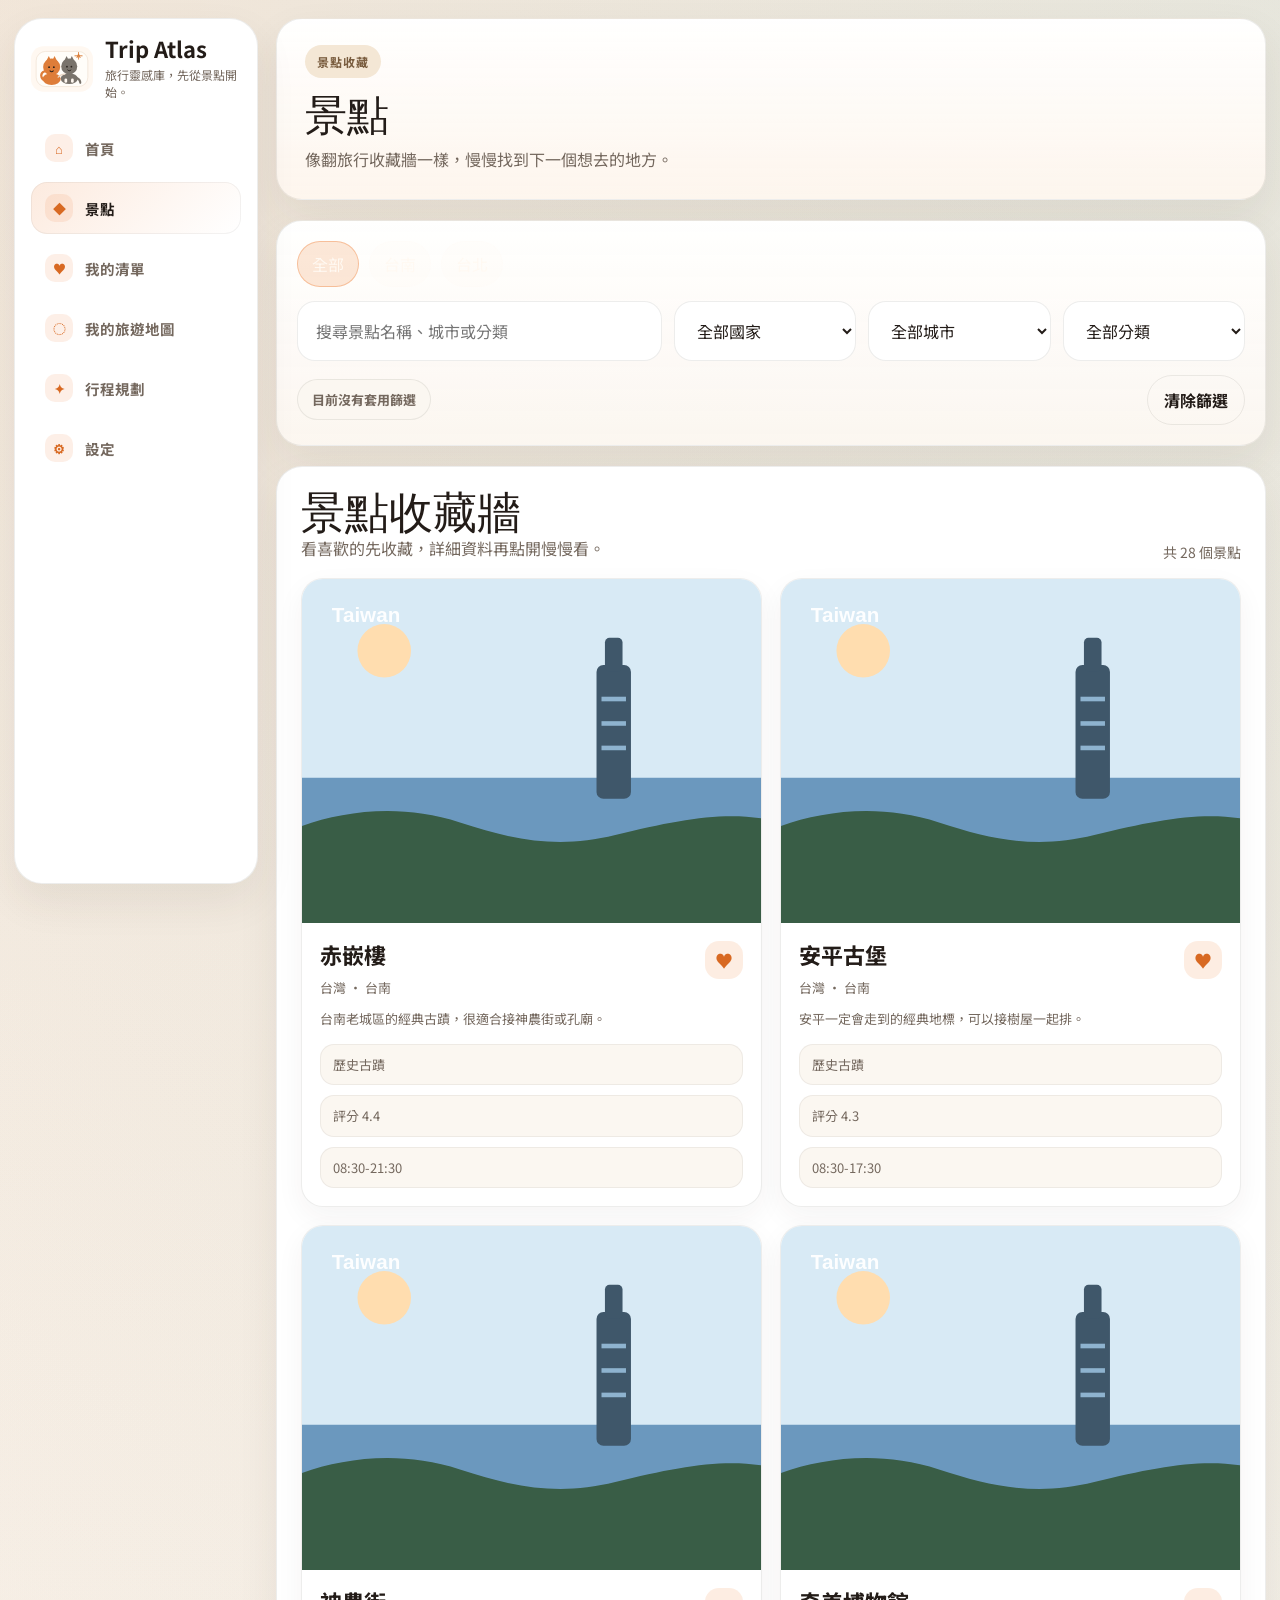
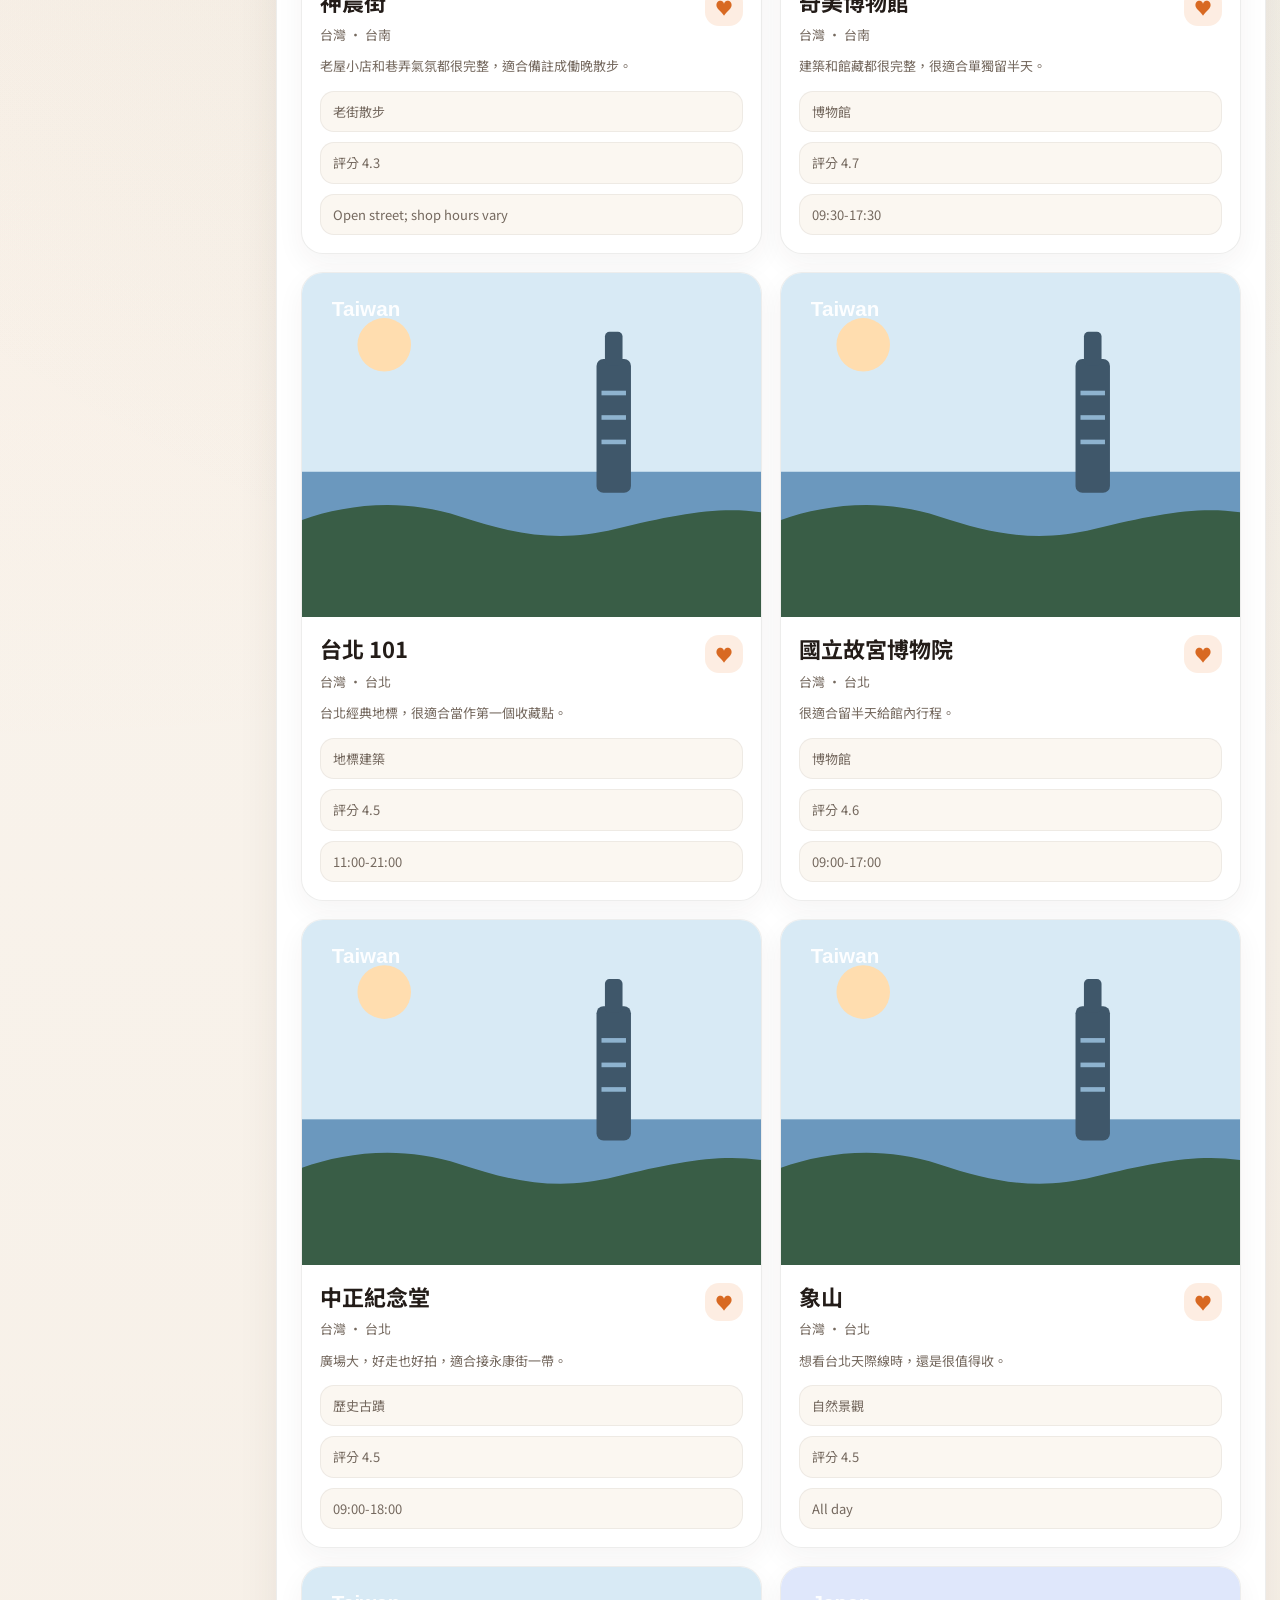
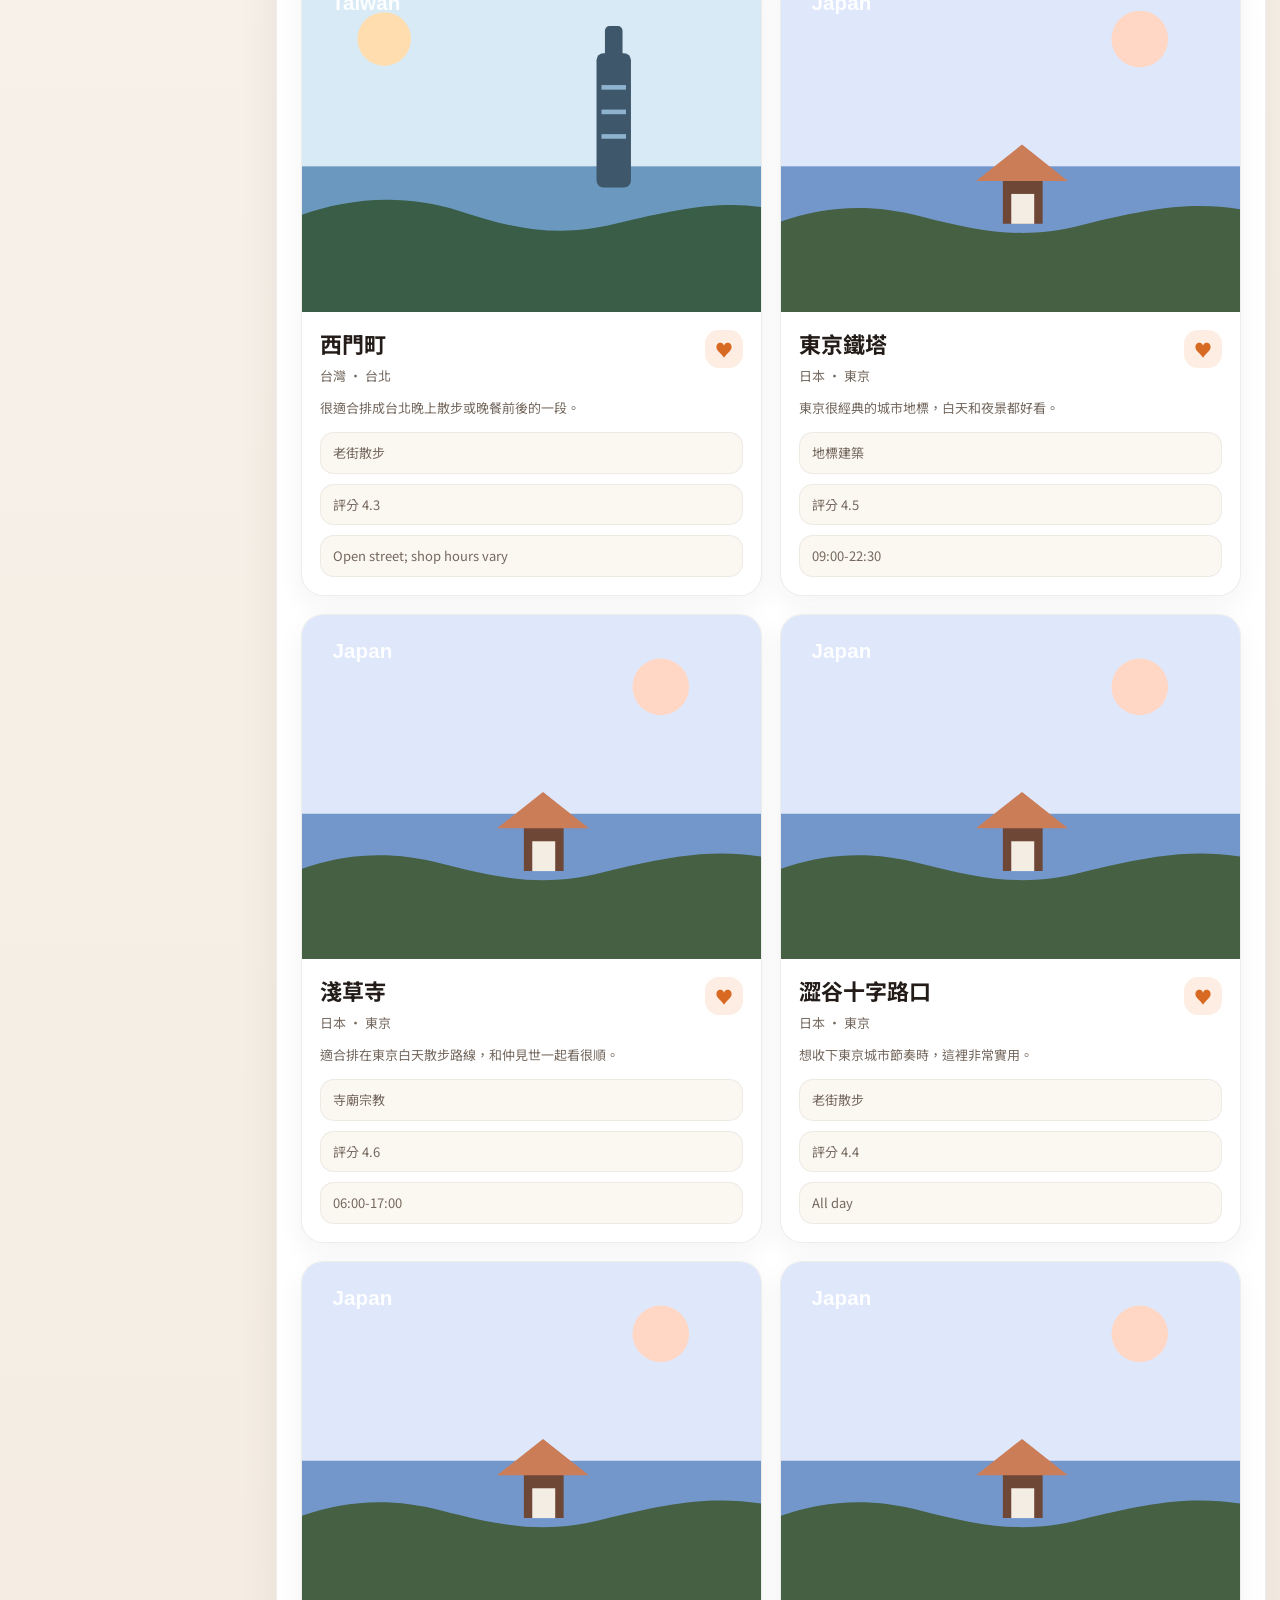
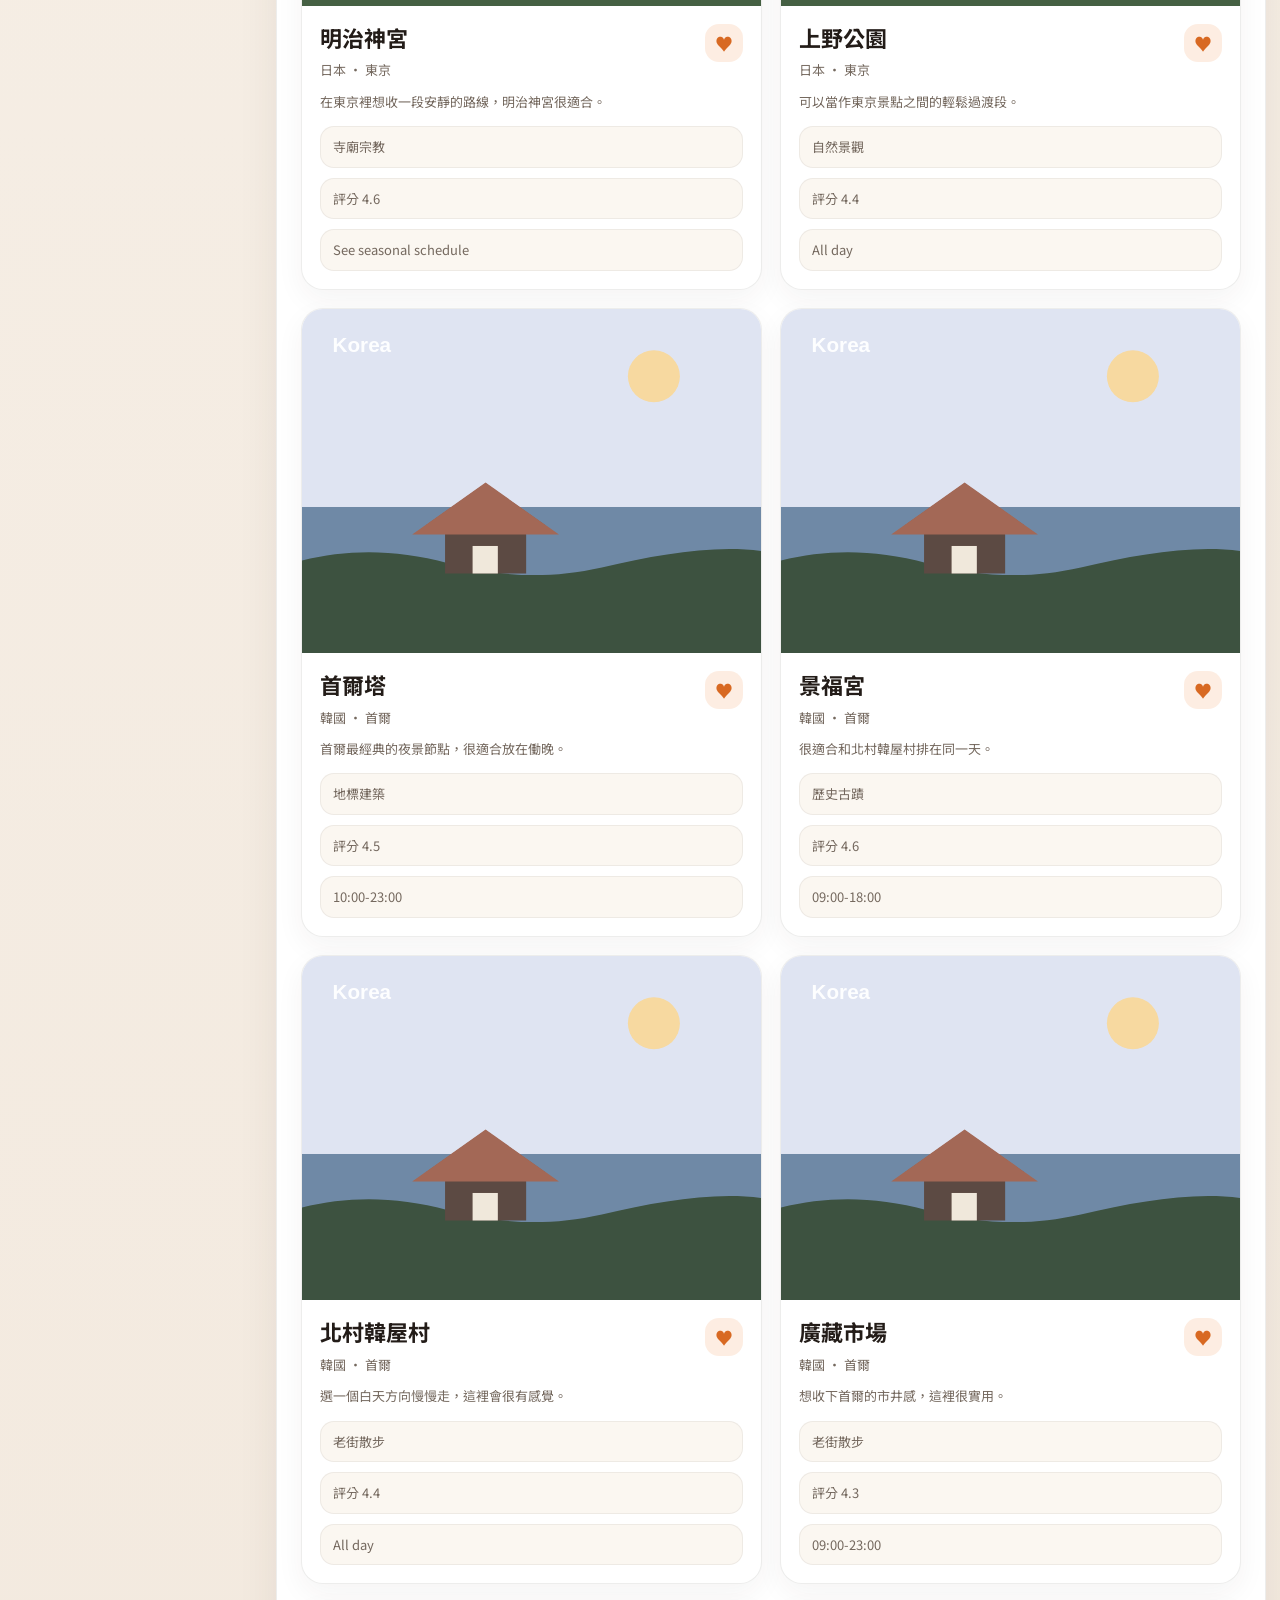
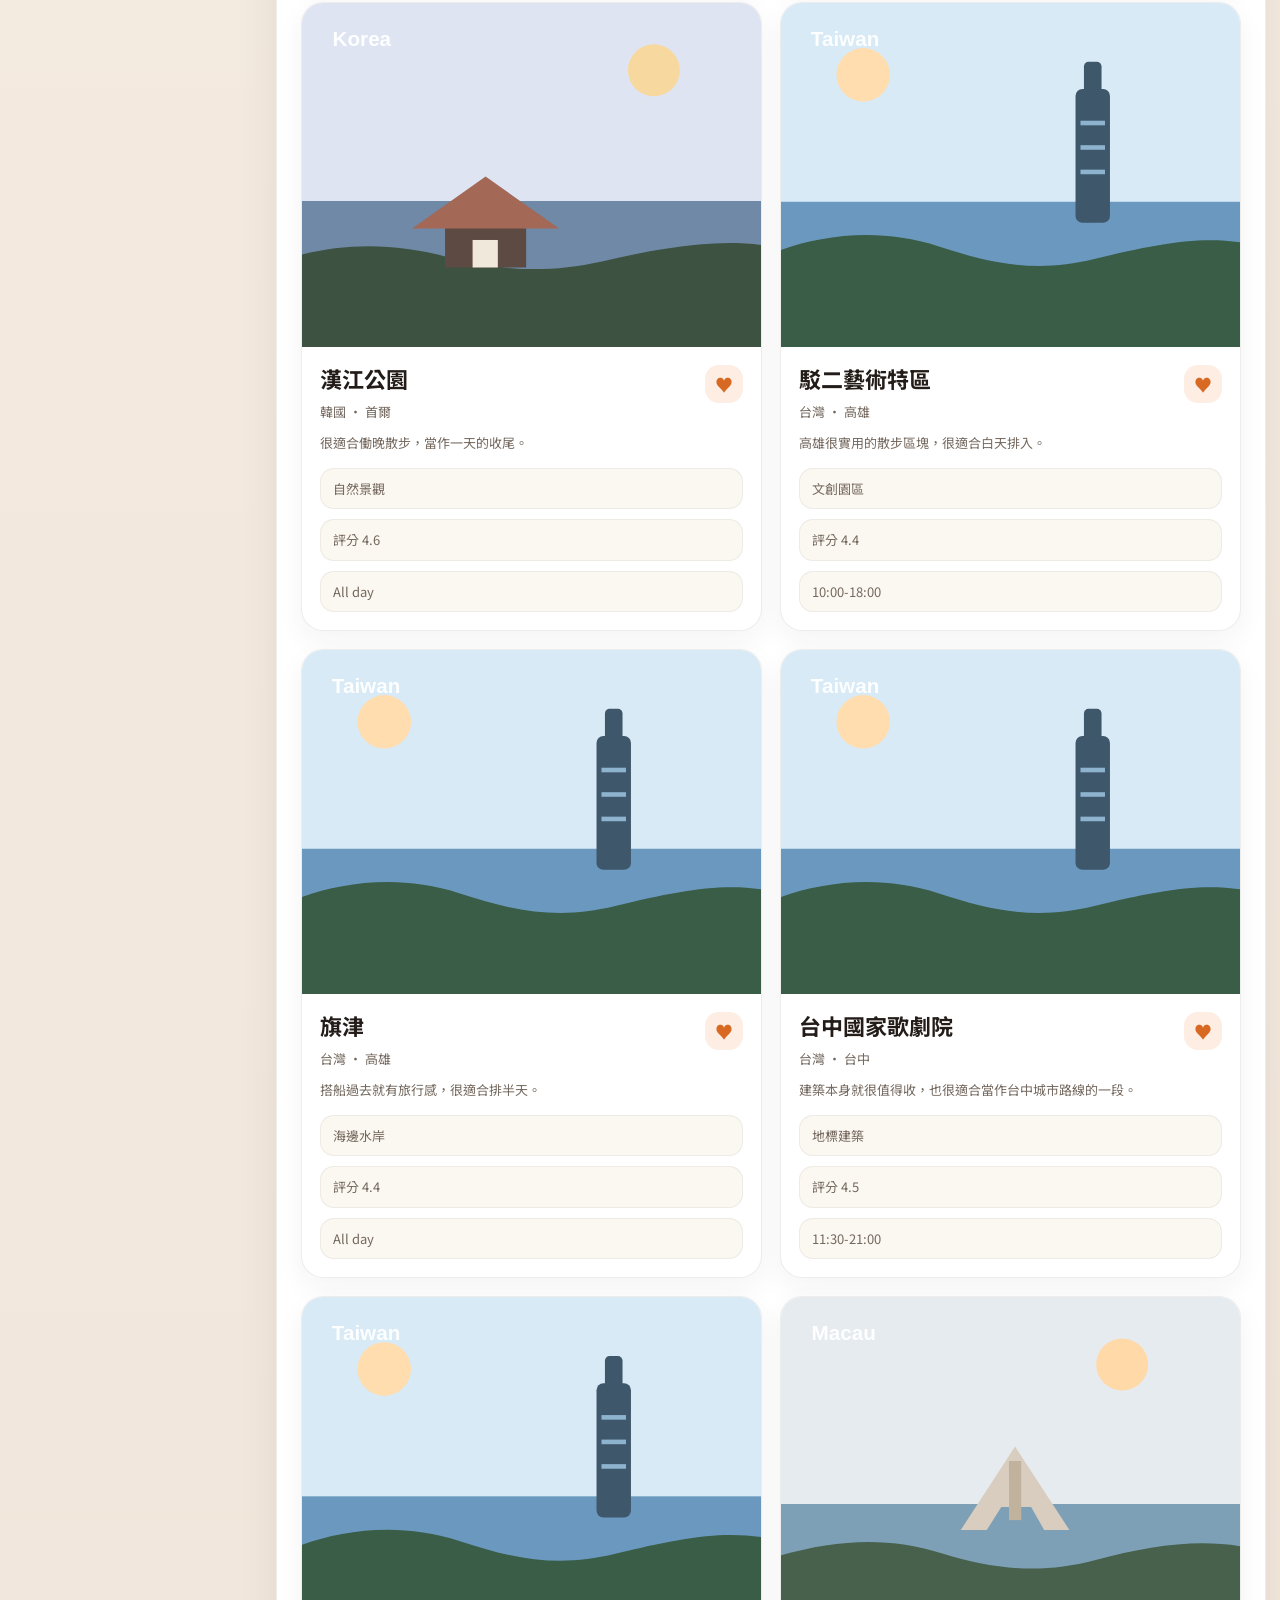
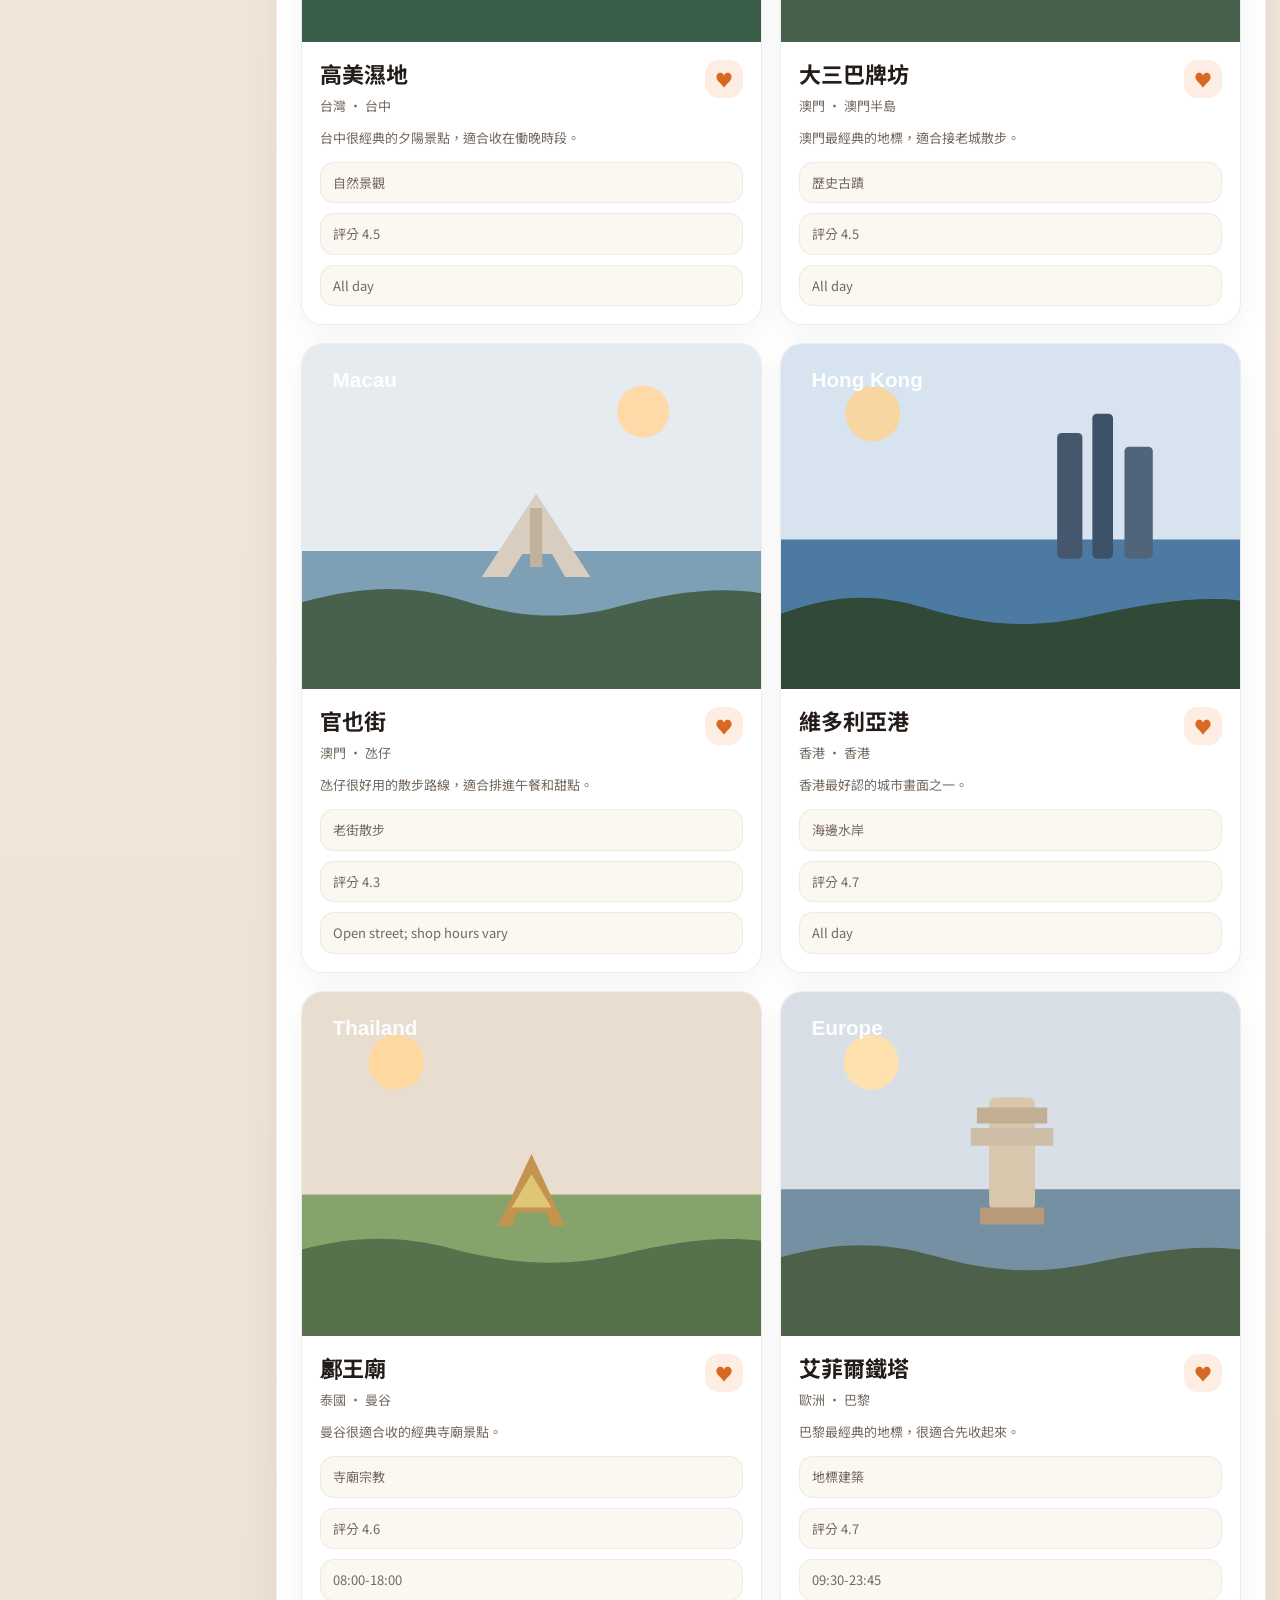
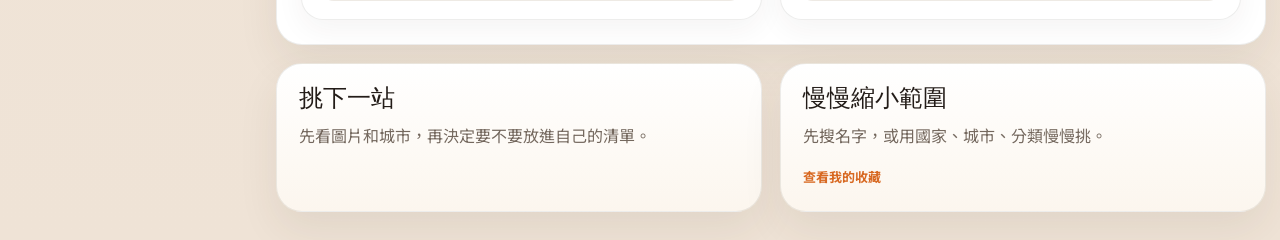
==== commit 7ccee7f2: "Add files via upload" ====
--- a/explore.html
+++ b/explore.html
@@ -25,7 +25,7 @@
     <div class="layout">
       <aside class="sidebar">
         <div class="brand" id="brandButton" role="button" tabindex="0" aria-label="Trip Atlas Logo">
-          <img class="brand__mark" src="./assets/images/brand-cats.svg" alt="Trip Atlas Logo">
+          <img class="brand__mark" src="./assets/images/brand-cats.svg?v=20260623b" alt="Trip Atlas Logo">
           <div class="brand__text">
             <strong>Trip Atlas</strong>
             <span>旅行靈感庫，先從景點開始。</span>
--- a/assets/site.css
+++ b/assets/site.css
@@ -131,6 +131,7 @@
   padding: 12px 14px;
   border-radius: 16px;
   color: var(--muted);
+  font-size: 14.5px;
   font-weight: 700;
   transition: 0.2s ease;
 }
@@ -402,8 +403,82 @@
   gap: 22px;
 }
 
+@media (min-width: 981px) {
+  body[data-page="home"] {
+    --sidebar-width: 208px;
+    --rail-width: 272px;
+  }
+
+  body[data-page="home"] .page-shell {
+    width: min(1224px, calc(100% - 28px));
+  }
+
+  body[data-page="home"] .home-topbar {
+    gap: 16px;
+  }
+
+  body[data-page="home"] .top-search {
+    min-height: 56px;
+    max-width: 660px;
+  }
+
+  body[data-page="home"] .top-search__button {
+    width: 46px;
+    height: 46px;
+  }
+
+  body[data-page="home"] .home-body-grid,
+  body[data-page="home"] .home-story-column,
+  body[data-page="home"] .home-rail-column {
+    gap: 20px;
+  }
+
+  body[data-page="home"] .section-card {
+    padding: 18px 20px 20px;
+  }
+
+  body[data-page="home"] .home-hero-card {
+    min-height: 234px;
+  }
+
+  body[data-page="home"] .hero-card__content {
+    padding: 24px 28px 20px;
+  }
+
+  body[data-page="home"] .home-hero-card h1 {
+    margin-top: 42px;
+    max-width: 5.6ch;
+    font-size: clamp(26px, 3.3vw, 43px);
+    word-break: keep-all;
+    line-break: strict;
+  }
+
+  body[data-page="home"] .hero-search-stage {
+    width: min(100%, 540px);
+    margin-top: 18px;
+  }
+
+  body[data-page="home"] .hero-search-stage__field,
+  body[data-page="home"] .hero-search-stage__button {
+    min-height: 48px;
+  }
+
+  body[data-page="home"] .hero-hot-tags {
+    margin-top: 12px;
+  }
+
+  body[data-page="home"] .home-destination-section .destination-card__image {
+    aspect-ratio: 4 / 4.6;
+  }
+
+  body[data-page="home"] .home-recommend-section .spot-card__image {
+    aspect-ratio: 4 / 2.7;
+  }
+}
+
 body[data-page="home"] .main-column {
   gap: 20px;
+  min-width: 0;
 }
 
 body[data-page="home"] .section-card {
@@ -416,6 +491,7 @@
   justify-content: space-between;
   gap: 20px;
   padding: 4px 4px 0;
+  min-width: 0;
 }
 
 .top-search {
@@ -431,6 +507,7 @@
   background: #fff;
   border: 1px solid rgba(35, 28, 24, 0.08);
   box-shadow: 0 14px 30px rgba(63, 45, 33, 0.045);
+  min-width: 0;
 }
 
 .top-search__icon {
@@ -516,12 +593,14 @@
   grid-template-columns: minmax(0, 1fr) 318px;
   gap: 24px;
   align-items: start;
+  min-width: 0;
 }
 
 .home-story-column,
 .home-rail-column {
   display: grid;
   gap: 24px;
+  min-width: 0;
 }
 
 .home-rail-column {
@@ -539,6 +618,7 @@
   min-height: 292px;
   padding: 0;
   overflow: hidden;
+  min-width: 0;
   background:
     linear-gradient(90deg, rgba(16, 21, 29, 0.66) 0%, rgba(16, 21, 29, 0.24) 52%, rgba(16, 21, 29, 0.1) 100%),
     url("https://images.unsplash.com/photo-1527631746610-bca00a040d60?auto=format&fit=crop&w=1600&q=80") center/cover,
@@ -551,16 +631,19 @@
 
 .hero-card__content {
   padding: 28px 32px 24px;
+  min-width: 0;
 }
 
 body[data-page="home"] .home-hero-card h1 {
   margin-top: 54px;
-  max-width: 11ch;
+  max-width: 5.6ch;
   font-family: "Noto Sans TC", sans-serif;
   font-size: clamp(30px, 3.9vw, 50px);
   font-weight: 900;
   letter-spacing: -0.03em;
   line-height: 1.16;
+  word-break: keep-all;
+  line-break: strict;
 }
 
 body[data-page="home"] .home-hero-card p {
@@ -580,6 +663,8 @@
   border-radius: 20px;
   background: rgba(255, 255, 255, 0.96);
   box-shadow: 0 18px 32px rgba(0, 0, 0, 0.12);
+  min-width: 0;
+  max-width: 100%;
 }
 
 .hero-search-stage__field {
@@ -642,15 +727,18 @@
 
 .home-destination-section .destination-grid {
   display: grid;
-  grid-template-columns: none;
-  grid-auto-flow: column;
-  grid-auto-columns: 230px;
+  grid-template-columns: repeat(4, minmax(0, 1fr));
+  grid-auto-flow: row;
+  grid-auto-columns: unset;
   grid-auto-rows: 1fr;
   gap: 16px;
-  overflow-x: auto;
+  overflow-x: visible;
   padding-bottom: 6px;
   scrollbar-width: none;
   align-items: stretch;
+  width: 100%;
+  max-width: 100%;
+  min-width: 0;
 }
 
 .home-destination-section .destination-grid::-webkit-scrollbar,
@@ -682,10 +770,11 @@
 }
 
 .home-destination-section .destination-meta {
-  gap: 4px;
+  gap: 0;
   margin-top: 0;
-  flex-direction: column;
-  align-items: flex-start;
+  flex-direction: row;
+  align-items: center;
+  flex-wrap: wrap;
 }
 
 .home-destination-section .meta-pill {
@@ -694,6 +783,12 @@
   color: #9a8c80;
   font-size: 12px;
   font-weight: 500;
+}
+
+.home-destination-section .meta-pill + .meta-pill::before {
+  content: "·";
+  margin: 0 6px 0 4px;
+  color: #b4a79b;
 }
 
 .home-category-tabs,
@@ -726,14 +821,17 @@
 
 .home-recommend-section .spot-grid {
   display: grid;
-  grid-template-columns: none;
-  grid-auto-flow: column;
-  grid-auto-columns: 233px;
+  grid-template-columns: repeat(3, minmax(0, 1fr));
+  grid-auto-flow: row;
+  grid-auto-columns: unset;
   grid-auto-rows: 1fr;
   gap: 16px;
-  overflow-x: auto;
+  overflow-x: visible;
   padding-bottom: 6px;
   align-items: stretch;
+  width: 100%;
+  max-width: 100%;
+  min-width: 0;
 }
 
 .home-recommend-section .spot-card {
@@ -773,6 +871,7 @@
 .home-collector-banner {
   border-radius: 22px;
   box-shadow: 0 10px 24px rgba(63, 45, 33, 0.04);
+  min-width: 0;
 }
 
 .home-scrapbook-card,
@@ -2196,6 +2295,14 @@
     align-items: start;
   }
 
+  .home-destination-section .destination-grid {
+    grid-template-columns: repeat(3, minmax(0, 1fr));
+  }
+
+  .home-recommend-section .spot-grid {
+    grid-template-columns: repeat(2, minmax(0, 1fr));
+  }
+
   .home-topbar {
     flex-wrap: wrap;
   }
@@ -2348,7 +2455,7 @@
 
   body[data-page="home"] .home-hero-card h1 {
     margin-top: 34px;
-    max-width: 8.3ch;
+    max-width: 5.6ch;
     font-size: clamp(30px, 7.8vw, 42px);
   }
 
